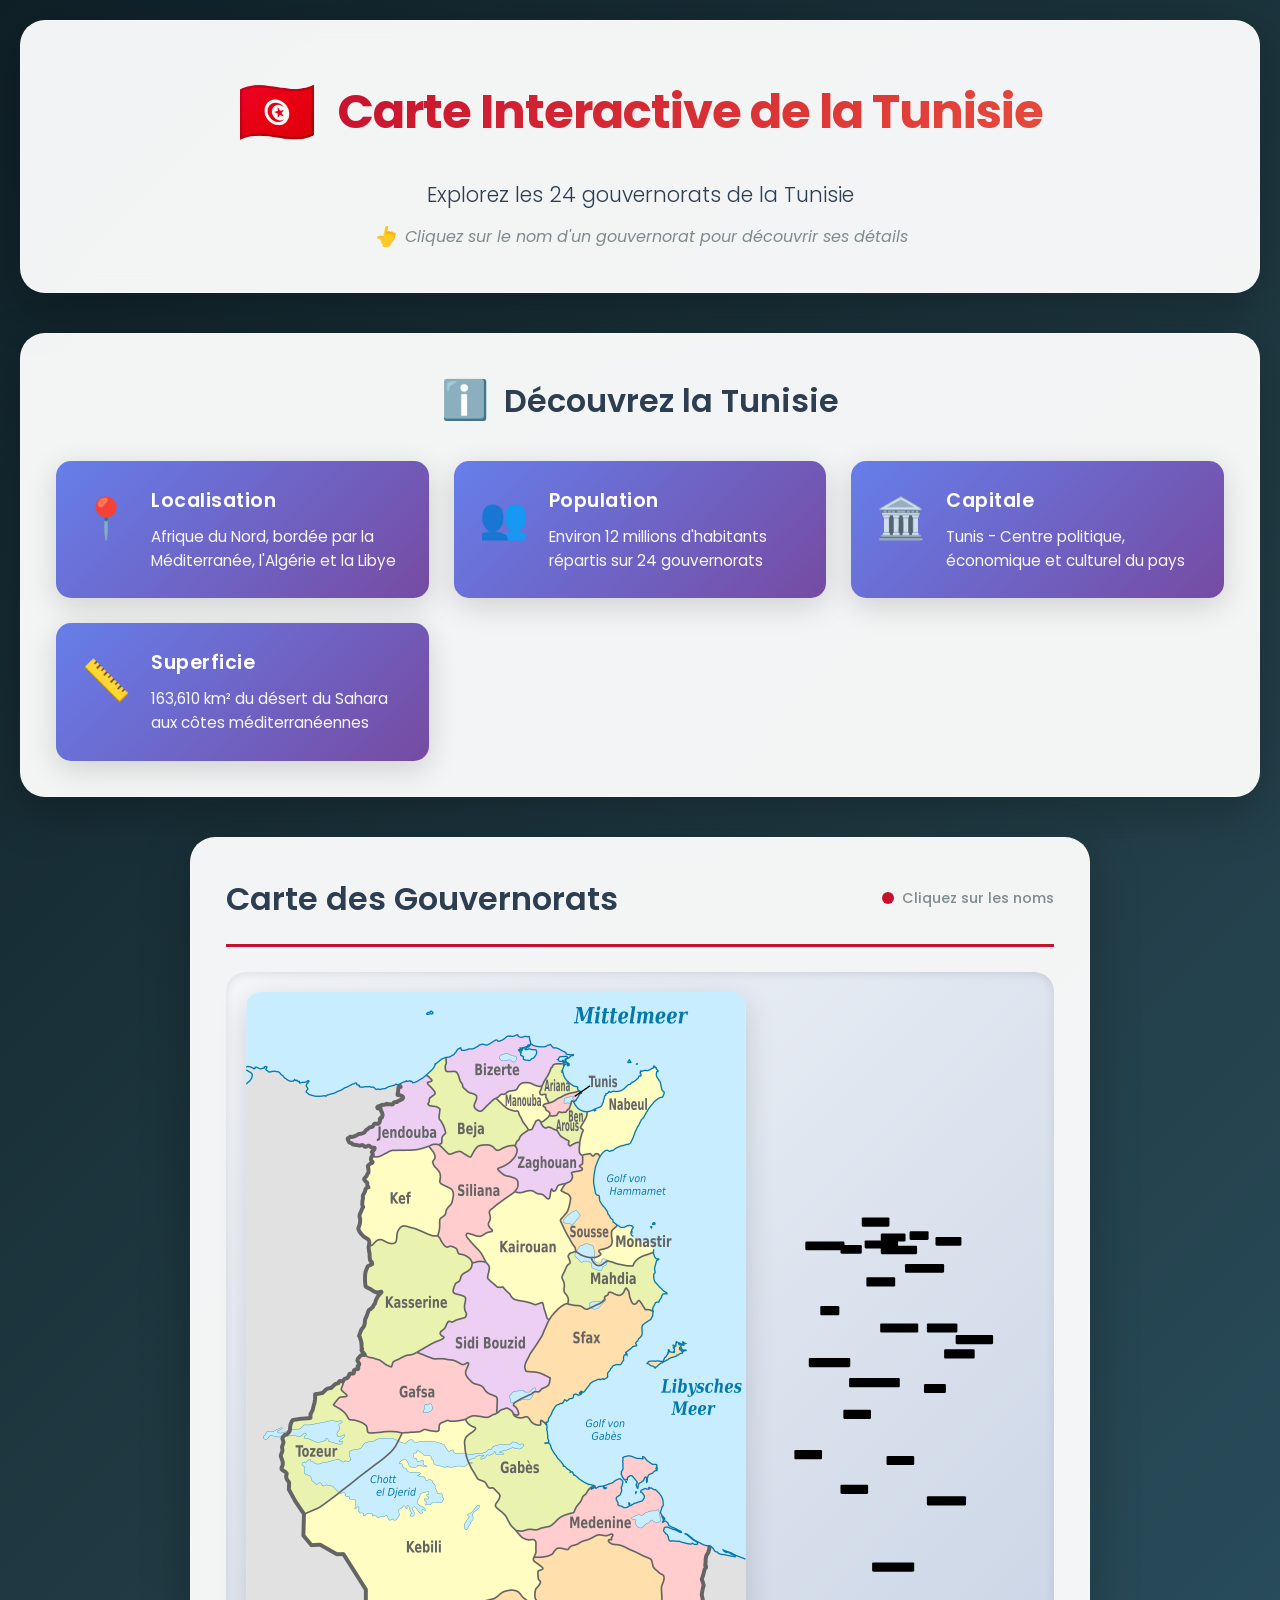
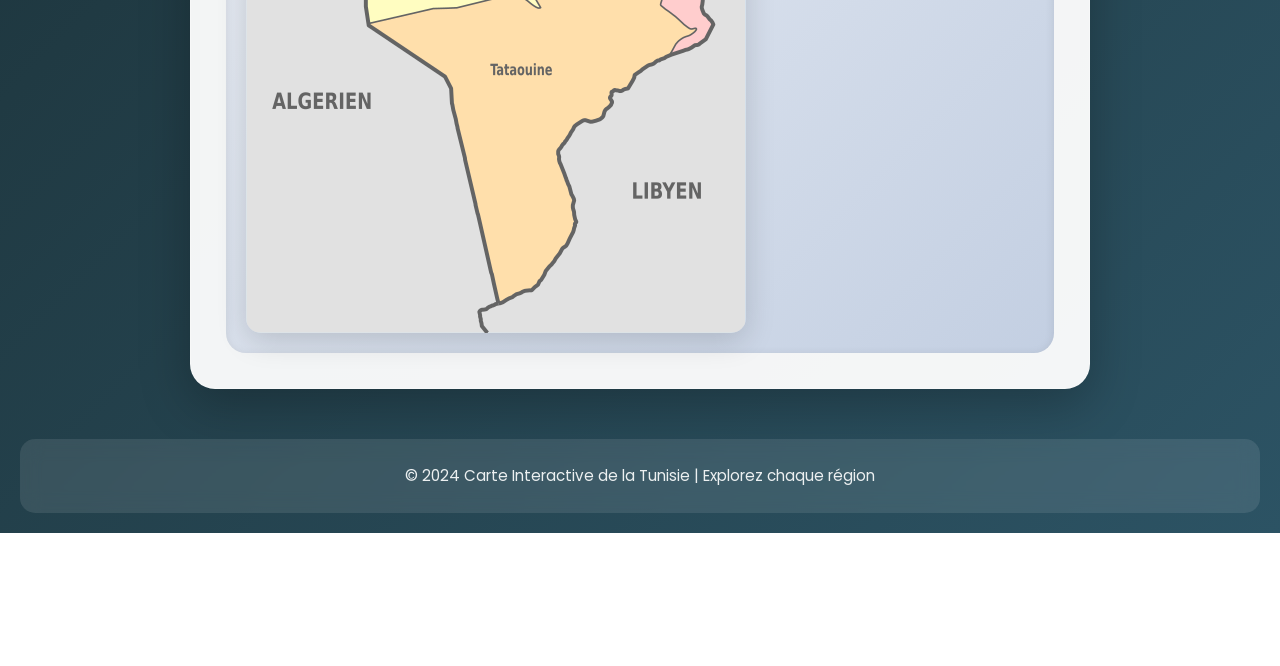
==== code.html @ 6be4124d "Premier commit" ====
<!DOCTYPE html>
<html lang="fr">
<head>
    <meta charset="UTF-8">
    <meta name="viewport" content="width=device-width, initial-scale=1.0">
    <title>Carte Interactive de la Tunisie</title>
    <link rel="stylesheet" href="style.css">
    <link rel="preconnect" href="https://fonts.googleapis.com">
    <link rel="preconnect" href="https://fonts.gstatic.com" crossorigin>
    <link href="https://fonts.googleapis.com/css2?family=Poppins:wght@300;400;600;700&display=swap" rel="stylesheet">
</head>
<body>
    <div class="page-wrapper">
        <header class="main-header">
            <div class="header-content">
                <div class="logo-section">
                    <div class="logo-icon">🇹🇳</div>
                    <h1 class="main-title">Carte Interactive de la Tunisie</h1>
                </div>
                <p class="subtitle">Explorez les 24 gouvernorats de la Tunisie</p>
                <p class="instruction">Cliquez sur le nom d'un gouvernorat pour découvrir ses détails</p>
            </div>
        </header>

        <section class="info-banner">
            <div class="info-container">
                <h2 class="info-title">
                    <span class="icon">ℹ️</span>
                    Découvrez la Tunisie
                </h2>
                <div class="info-grid">
                    <div class="info-item">
                        <div class="info-icon">📍</div>
                        <div class="info-text">
                            <h3>Localisation</h3>
                            <p>Afrique du Nord, bordée par la Méditerranée, l'Algérie et la Libye</p>
                        </div>
                    </div>
                    <div class="info-item">
                        <div class="info-icon">👥</div>
                        <div class="info-text">
                            <h3>Population</h3>
                            <p>Environ 12 millions d'habitants répartis sur 24 gouvernorats</p>
                        </div>
                    </div>
                    <div class="info-item">
                        <div class="info-icon">🏛️</div>
                        <div class="info-text">
                            <h3>Capitale</h3>
                            <p>Tunis - Centre politique, économique et culturel du pays</p>
                        </div>
                    </div>
                    <div class="info-item">
                        <div class="info-icon">📏</div>
                        <div class="info-text">
                            <h3>Superficie</h3>
                            <p>163,610 km² du désert du Sahara aux côtes méditerranéennes</p>
                        </div>
                    </div>
                </div>
            </div>
        </section>

        <main class="map-section">
            <div class="map-container">
                <div class="map-header">
                    <h2>Carte des Gouvernorats</h2>
                    <div class="map-legend">
                        <span class="legend-item"><span class="dot"></span>Cliquez sur les noms</span>
                    </div>
                </div>
                
                <div class="map-wrapper">
                    <img src="tunisiemap.png" alt="Carte de la Tunisie" id="mapImage">
                    
                    <!-- SVG overlay pour les effets de soulignement -->
                    <svg id="mapOverlay" class="map-overlay">
                        <!-- Nord -->
                        <rect class="gov-area" data-gov="Bizerte" x="201" y="45" width="48" height="16" rx="2"/>
                        <line class="gov-underline" data-gov="Bizerte" x1="201" y1="61" x2="249" y2="61" stroke-width="2"/>
                        
                        <rect class="gov-area" data-gov="Manouba" x="206" y="85" width="58" height="14" rx="2"/>
                        <line class="gov-underline" data-gov="Manouba" x1="206" y1="99" x2="264" y2="99" stroke-width="2"/>
                        
                        <rect class="gov-area" data-gov="Ariana" x="234" y="73" width="43" height="14" rx="2"/>
                        <line class="gov-underline" data-gov="Ariana" x1="234" y1="87" x2="277" y2="87" stroke-width="2"/>
                        
                        <rect class="gov-area" data-gov="Beja" x="164" y="93" width="37" height="15" rx="2"/>
                        <line class="gov-underline" data-gov="Beja" x1="164" y1="108" x2="201" y2="108" stroke-width="2"/>
                        
                        <rect class="gov-area" data-gov="Ben Arous" x="234" y="94" width="63" height="15" rx="2"/>
                        <line class="gov-underline" data-gov="Ben Arous" x1="234" y1="109" x2="297" y2="109" stroke-width="2"/>
                        
                        <rect class="gov-area" data-gov="Tunis" x="284" y="69" width="33" height="15" rx="2"/>
                        <line class="gov-underline" data-gov="Tunis" x1="284" y1="84" x2="317" y2="84" stroke-width="2"/>
                        
                        <rect class="gov-area" data-gov="Nabeul" x="329" y="79" width="45" height="15" rx="2"/>
                        <line class="gov-underline" data-gov="Nabeul" x1="329" y1="94" x2="374" y2="94" stroke-width="2"/>
                        
                        <rect class="gov-area" data-gov="Zaghouan" x="276" y="126" width="68" height="15" rx="2"/>
                        <line class="gov-underline" data-gov="Zaghouan" x1="276" y1="141" x2="344" y2="141" stroke-width="2"/>
                        
                        <!-- Nord-Ouest -->
                        <rect class="gov-area" data-gov="Jendouba" x="103" y="87" width="68" height="15" rx="2"/>
                        <line class="gov-underline" data-gov="Jendouba" x1="103" y1="102" x2="171" y2="102" stroke-width="2"/>
                        
                        <rect class="gov-area" data-gov="Kef" x="129" y="199" width="33" height="16" rx="2"/>
                        <line class="gov-underline" data-gov="Kef" x1="129" y1="215" x2="162" y2="215" stroke-width="2"/>
                        
                        <rect class="gov-area" data-gov="Siliana" x="209" y="149" width="50" height="16" rx="2"/>
                        <line class="gov-underline" data-gov="Siliana" x1="209" y1="165" x2="259" y2="165" stroke-width="2"/>
                        
                        <!-- Centre -->
                        <rect class="gov-area" data-gov="Kairouan" x="233" y="229" width="66" height="16" rx="2"/>
                        <line class="gov-underline" data-gov="Kairouan" x1="233" y1="245" x2="299" y2="245" stroke-width="2"/>
                        
                        <rect class="gov-area" data-gov="Sousse" x="314" y="229" width="53" height="16" rx="2"/>
                        <line class="gov-underline" data-gov="Sousse" x1="314" y1="245" x2="367" y2="245" stroke-width="2"/>
                        
                        <rect class="gov-area" data-gov="Monastir" x="364" y="249" width="65" height="16" rx="2"/>
                        <line class="gov-underline" data-gov="Monastir" x1="364" y1="265" x2="429" y2="265" stroke-width="2"/>
                        
                        <rect class="gov-area" data-gov="Mahdia" x="344" y="274" width="53" height="16" rx="2"/>
                        <line class="gov-underline" data-gov="Mahdia" x1="344" y1="290" x2="397" y2="290" stroke-width="2"/>
                        
                        <rect class="gov-area" data-gov="Kasserine" x="109" y="289" width="72" height="16" rx="2"/>
                        <line class="gov-underline" data-gov="Kasserine" x1="109" y1="305" x2="181" y2="305" stroke-width="2"/>
                        
                        <rect class="gov-area" data-gov="Sidi Bouzid" x="179" y="324" width="88" height="16" rx="2"/>
                        <line class="gov-underline" data-gov="Sidi Bouzid" x1="179" y1="340" x2="267" y2="340" stroke-width="2"/>
                        
                        <rect class="gov-area" data-gov="Sfax" x="309" y="334" width="38" height="16" rx="2"/>
                        <line class="gov-underline" data-gov="Sfax" x1="309" y1="350" x2="347" y2="350" stroke-width="2"/>
                        
                        <!-- Sud-Ouest -->
                        <rect class="gov-area" data-gov="Gafsa" x="169" y="379" width="48" height="16" rx="2"/>
                        <line class="gov-underline" data-gov="Gafsa" x1="169" y1="395" x2="217" y2="395" stroke-width="2"/>
                        
                        <rect class="gov-area" data-gov="Tozeur" x="84" y="449" width="48" height="16" rx="2"/>
                        <line class="gov-underline" data-gov="Tozeur" x1="84" y1="465" x2="132" y2="465" stroke-width="2"/>
                        
                        <rect class="gov-area" data-gov="Kebili" x="164" y="509" width="48" height="16" rx="2"/>
                        <line class="gov-underline" data-gov="Kebili" x1="164" y1="525" x2="212" y2="525" stroke-width="2"/>
                        
                        <!-- Sud-Est -->
                        <rect class="gov-area" data-gov="Gabès" x="244" y="459" width="48" height="16" rx="2"/>
                        <line class="gov-underline" data-gov="Gabès" x1="244" y1="475" x2="292" y2="475" stroke-width="2"/>
                        
                        <rect class="gov-area" data-gov="Medenine" x="314" y="529" width="68" height="16" rx="2"/>
                        <line class="gov-underline" data-gov="Medenine" x1="314" y1="545" x2="382" y2="545" stroke-width="2"/>
                        
                        <rect class="gov-area" data-gov="Tataouine" x="219" y="644" width="73" height="16" rx="2"/>
                        <line class="gov-underline" data-gov="Tataouine" x1="219" y1="660" x2="292" y2="660" stroke-width="2"/>
                    </svg>
                    
                    <div id="tooltip" class="tooltip"></div>
                </div>
            </div>
        </main>

        <footer class="main-footer">
            <p>© 2024 Carte Interactive de la Tunisie | Explorez chaque région</p>
        </footer>
    </div>

    <script src="code.js"></script>
</body>
</html>
---- style.css ----
/* Reset et Variables */
* {
    margin: 0;
    padding: 0;
    box-sizing: border-box;
}

:root {
    --primary-color: #c8102e;
    --secondary-color: #1a1a2e;
    --accent-color: #ffd700;
    --text-dark: #2c3e50;
    --text-light: #ecf0f1;
    --bg-gradient-start: #0f2027;
    --bg-gradient-mid: #203a43;
    --bg-gradient-end: #2c5364;
    --card-bg: #ffffff;
    --shadow-sm: 0 2px 10px rgba(0, 0, 0, 0.1);
    --shadow-md: 0 8px 30px rgba(0, 0, 0, 0.15);
    --shadow-lg: 0 15px 50px rgba(0, 0, 0, 0.25);
    --transition: all 0.3s cubic-bezier(0.4, 0, 0.2, 1);
}

body {
    font-family: 'Poppins', -apple-system, BlinkMacSystemFont, 'Segoe UI', sans-serif;
    background: linear-gradient(135deg, var(--bg-gradient-start) 0%, var(--bg-gradient-mid) 50%, var(--bg-gradient-end) 100%);
    min-height: 100vh;
    color: var(--text-dark);
    line-height: 1.6;
    overflow-x: hidden;
}

/* Wrapper principal */
.page-wrapper {
    display: flex;
    flex-direction: column;
    align-items: center;
    min-height: 100vh;
    padding: 20px;
    max-width: 1400px;
    margin: 0 auto;
}

/* Header */
.main-header {
    width: 100%;
    text-align: center;
    margin-bottom: 40px;
    animation: fadeInDown 0.8s ease-out;
}

@keyframes fadeInDown {
    from {
        opacity: 0;
        transform: translateY(-30px);
    }
    to {
        opacity: 1;
        transform: translateY(0);
    }
}

.header-content {
    background: rgba(255, 255, 255, 0.95);
    backdrop-filter: blur(10px);
    padding: 40px 30px;
    border-radius: 25px;
    box-shadow: var(--shadow-lg);
    border: 1px solid rgba(255, 255, 255, 0.3);
}

.logo-section {
    display: flex;
    align-items: center;
    justify-content: center;
    gap: 20px;
    margin-bottom: 15px;
    flex-wrap: wrap;
}

.logo-icon {
    font-size: 4em;
    animation: pulse 2s infinite;
}

@keyframes pulse {
    0%, 100% {
        transform: scale(1);
    }
    50% {
        transform: scale(1.1);
    }
}

.main-title {
    font-size: 3em;
    font-weight: 700;
    background: linear-gradient(135deg, var(--primary-color), #e74c3c);
    -webkit-background-clip: text;
    -webkit-text-fill-color: transparent;
    background-clip: text;
    letter-spacing: -1px;
}

.subtitle {
    font-size: 1.3em;
    color: var(--text-dark);
    margin-bottom: 10px;
    font-weight: 300;
}

.instruction {
    font-size: 1em;
    color: #7f8c8d;
    font-style: italic;
    display: flex;
    align-items: center;
    justify-content: center;
    gap: 8px;
}

.instruction::before {
    content: "👆";
    font-size: 1.2em;
}

/* Bannière d'informations */
.info-banner {
    width: 100%;
    margin-bottom: 40px;
    animation: fadeInUp 0.8s ease-out 0.2s both;
}

@keyframes fadeInUp {
    from {
        opacity: 0;
        transform: translateY(30px);
    }
    to {
        opacity: 1;
        transform: translateY(0);
    }
}

.info-container {
    background: rgba(255, 255, 255, 0.95);
    backdrop-filter: blur(10px);
    padding: 35px;
    border-radius: 25px;
    box-shadow: var(--shadow-lg);
    border: 1px solid rgba(255, 255, 255, 0.3);
}

.info-title {
    font-size: 2em;
    color: var(--text-dark);
    margin-bottom: 30px;
    display: flex;
    align-items: center;
    justify-content: center;
    gap: 15px;
    font-weight: 600;
}

.info-title .icon {
    font-size: 1.2em;
}

.info-grid {
    display: grid;
    grid-template-columns: repeat(auto-fit, minmax(280px, 1fr));
    gap: 25px;
}

.info-item {
    display: flex;
    align-items: flex-start;
    gap: 20px;
    padding: 25px;
    background: linear-gradient(135deg, #667eea 0%, #764ba2 100%);
    border-radius: 15px;
    box-shadow: var(--shadow-md);
    transition: var(--transition);
    position: relative;
    overflow: hidden;
}

.info-item::before {
    content: '';
    position: absolute;
    top: 0;
    left: 0;
    width: 100%;
    height: 100%;
    background: linear-gradient(135deg, rgba(255, 255, 255, 0.1) 0%, rgba(255, 255, 255, 0) 100%);
    opacity: 0;
    transition: var(--transition);
}

.info-item:hover {
    transform: translateY(-5px);
    box-shadow: 0 15px 40px rgba(102, 126, 234, 0.4);
}

.info-item:hover::before {
    opacity: 1;
}

.info-icon {
    font-size: 2.5em;
    flex-shrink: 0;
}

.info-text {
    color: white;
}

.info-text h3 {
    font-size: 1.2em;
    font-weight: 600;
    margin-bottom: 8px;
    letter-spacing: 0.5px;
}

.info-text p {
    font-size: 0.95em;
    line-height: 1.6;
    opacity: 0.95;
}

/* Section Carte */
.map-section {
    width: 100%;
    display: flex;
    justify-content: center;
    animation: fadeInUp 0.8s ease-out 0.4s both;
}

.map-container {
    width: 100%;
    max-width: 900px;
    background: rgba(255, 255, 255, 0.95);
    backdrop-filter: blur(10px);
    padding: 35px;
    border-radius: 25px;
    box-shadow: var(--shadow-lg);
    border: 1px solid rgba(255, 255, 255, 0.3);
}

.map-header {
    display: flex;
    justify-content: space-between;
    align-items: center;
    margin-bottom: 25px;
    padding-bottom: 20px;
    border-bottom: 3px solid var(--primary-color);
    flex-wrap: wrap;
    gap: 15px;
}

.map-header h2 {
    font-size: 2em;
    color: var(--text-dark);
    font-weight: 600;
}

.map-legend {
    display: flex;
    gap: 20px;
    align-items: center;
}

.legend-item {
    display: flex;
    align-items: center;
    gap: 8px;
    font-size: 0.9em;
    color: #7f8c8d;
    font-weight: 500;
}

.dot {
    width: 12px;
    height: 12px;
    background: var(--primary-color);
    border-radius: 50%;
    display: inline-block;
    animation: blink 2s infinite;
}

@keyframes blink {
    0%, 100% { opacity: 1; }
    50% { opacity: 0.3; }
}

.map-wrapper {
    position: relative;
    display: flex;
    justify-content: center;
    align-items: center;
    padding: 20px;
    background: linear-gradient(135deg, #f5f7fa 0%, #c3cfe2 100%);
    border-radius: 20px;
    box-shadow: inset 0 2px 10px rgba(0, 0, 0, 0.1);
}

#mapImage {
    width: 100%;
    max-width: 650px;
    height: auto;
    display: block;
    border-radius: 15px;
    box-shadow: var(--shadow-md);
    transition: var(--transition);
}

#mapImage:hover {
    transform: scale(1.01);
}

/* Zones cliquables avec effet de soulignement */
area {
    cursor: pointer;
    transition: var(--transition);
    outline: none;
}

area:hover {
    filter: brightness(1.2);
}

area:focus {
    outline: 3px solid var(--primary-color);
    outline-offset: 2px;
}

/* Effet visuel de hover sur les zones */
.map-area-highlight {
    position: absolute;
    pointer-events: none;
    background: rgba(200, 16, 46, 0.2);
    border: 2px solid var(--primary-color);
    border-radius: 4px;
    animation: pulseHighlight 0.6s ease-in-out;
    z-index: 10;
}

@keyframes pulseHighlight {
    0% {
        opacity: 0;
        transform: scale(0.9);
    }
    50% {
        opacity: 1;
        transform: scale(1.05);
    }
    100% {
        opacity: 0.7;
        transform: scale(1);
    }
}

/* Tooltip amélioré */
.tooltip {
    display: none;
    position: fixed;
    background: linear-gradient(135deg, var(--primary-color), #e74c3c);
    color: white;
    padding: 14px 24px;
    border-radius: 12px;
    font-size: 16px;
    font-weight: 600;
    pointer-events: none;
    z-index: 1000;
    box-shadow: 0 8px 25px rgba(200, 16, 46, 0.4);
    white-space: nowrap;
    transition: var(--transition);
    letter-spacing: 0.5px;
    text-decoration: underline;
    text-decoration-thickness: 2px;
    text-underline-offset: 3px;
}

.tooltip::before {
    content: '📍';
    margin-right: 10px;
    font-size: 1.2em;
}

.tooltip::after {
    content: '';
    position: absolute;
    bottom: -8px;
    left: 50%;
    width: 0;
    height: 0;
    border-left: 10px solid transparent;
    border-right: 10px solid transparent;
    border-top: 10px solid var(--primary-color);
    transform: translateX(-50%);
}

.tooltip.show {
    display: block;
    animation: tooltipIn 0.3s ease-out;
}

@keyframes tooltipIn {
    from {
        opacity: 0;
        transform: translateY(-10px) scale(0.9);
    }
    to {
        opacity: 1;
        transform: translateY(0) scale(1);
    }
}

/* Footer */
.main-footer {
    width: 100%;
    text-align: center;
    margin-top: 50px;
    padding: 25px;
    background: rgba(255, 255, 255, 0.1);
    backdrop-filter: blur(10px);
    border-radius: 15px;
    color: var(--text-light);
    font-size: 0.95em;
    animation: fadeInUp 0.8s ease-out 0.6s both;
}

/* Responsive Design */
@media (max-width: 1024px) {
    .main-title {
        font-size: 2.5em;
    }
    
    .info-grid {
        grid-template-columns: repeat(auto-fit, minmax(250px, 1fr));
    }
}

@media (max-width: 768px) {
    .page-wrapper {
        padding: 15px;
    }
    
    .header-content {
        padding: 30px 20px;
    }
    
    .logo-icon {
        font-size: 3em;
    }
    
    .main-title {
        font-size: 2em;
    }
    
    .subtitle {
        font-size: 1.1em;
    }
    
    .info-container {
        padding: 25px;
    }
    
    .info-title {
        font-size: 1.6em;
    }
    
    .info-grid {
        grid-template-columns: 1fr;
    }
    
    .map-container {
        padding: 25px;
    }
    
    .map-header {
        flex-direction: column;
        align-items: flex-start;
    }
    
    .map-header h2 {
        font-size: 1.6em;
    }
}

@media (max-width: 480px) {
    .logo-section {
        flex-direction: column;
    }
    
    .main-title {
        font-size: 1.6em;
    }
    
    .subtitle {
        font-size: 1em;
    }
    
    .info-title {
        font-size: 1.4em;
    }
    
    .info-item {
        padding: 20px;
    }
    
    .map-container {
        padding: 20px;
    }
    
    .map-wrapper {
        padding: 15px;
    }
}
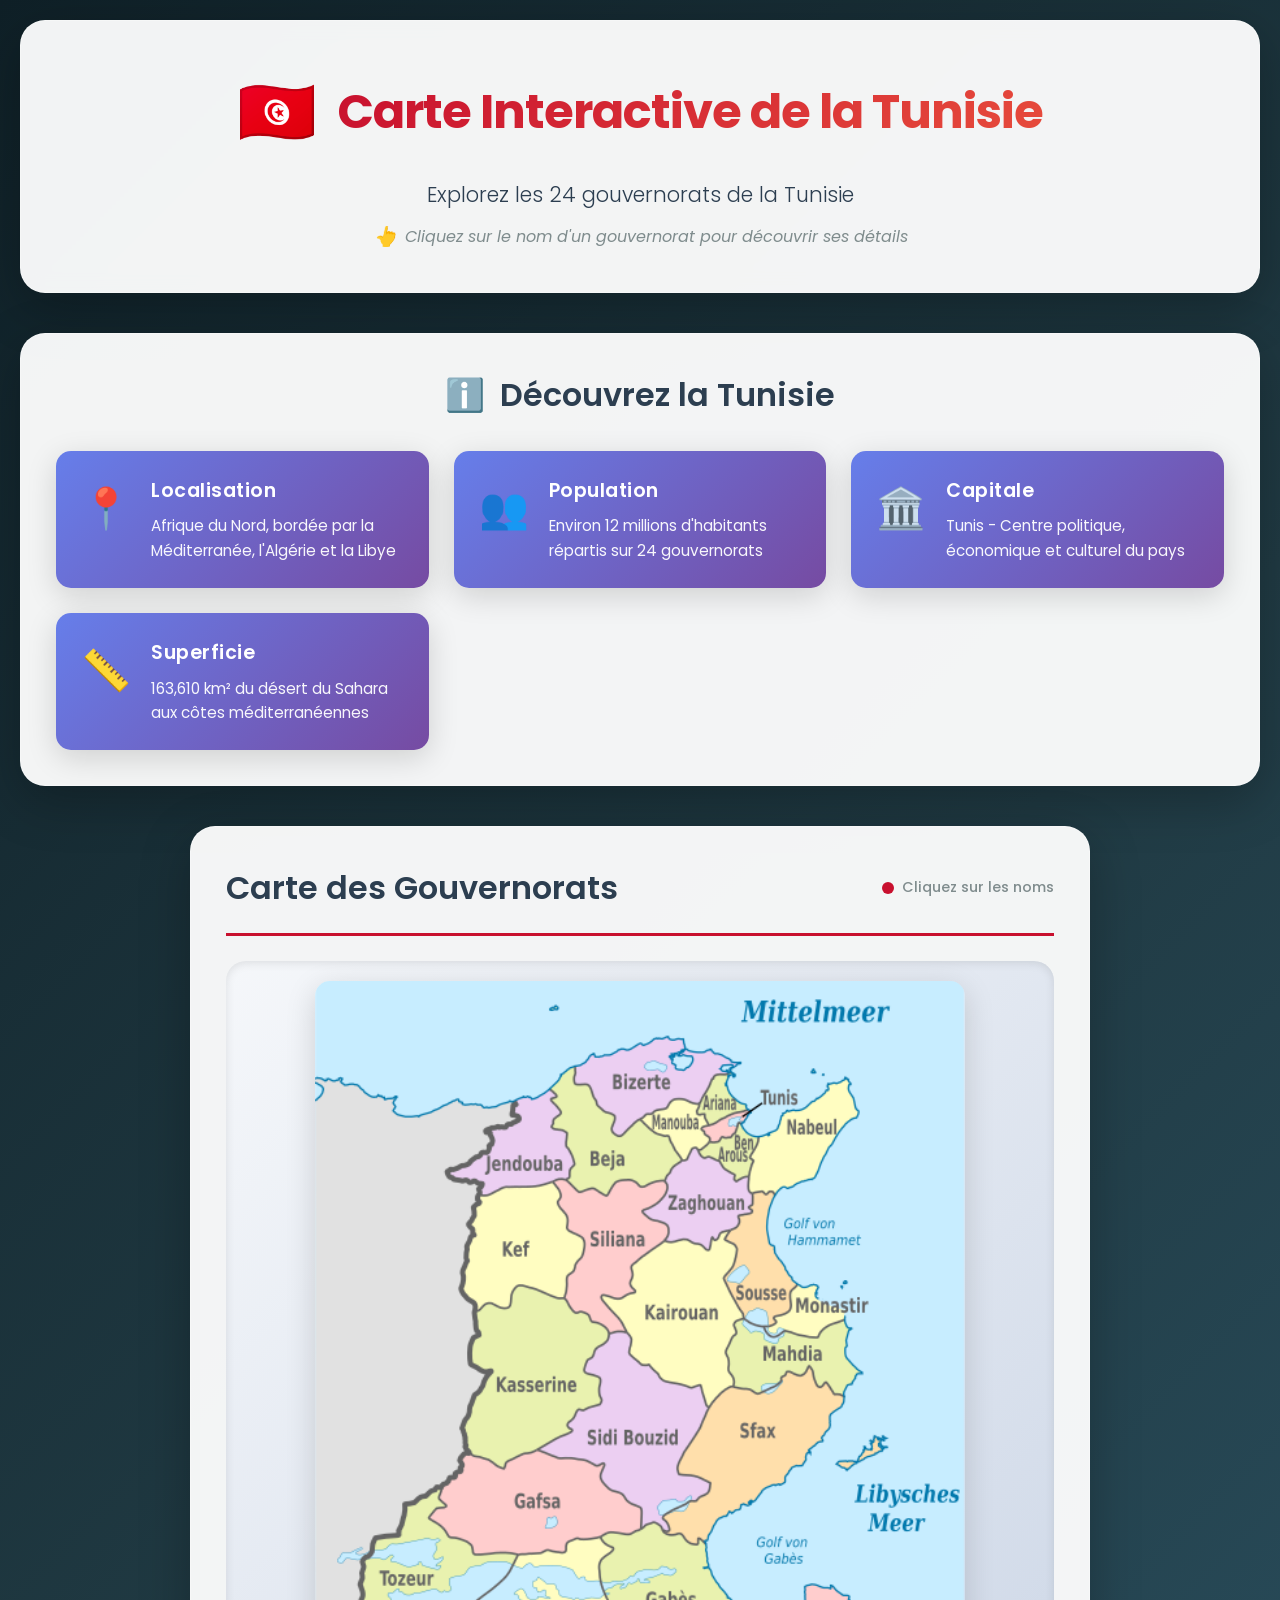
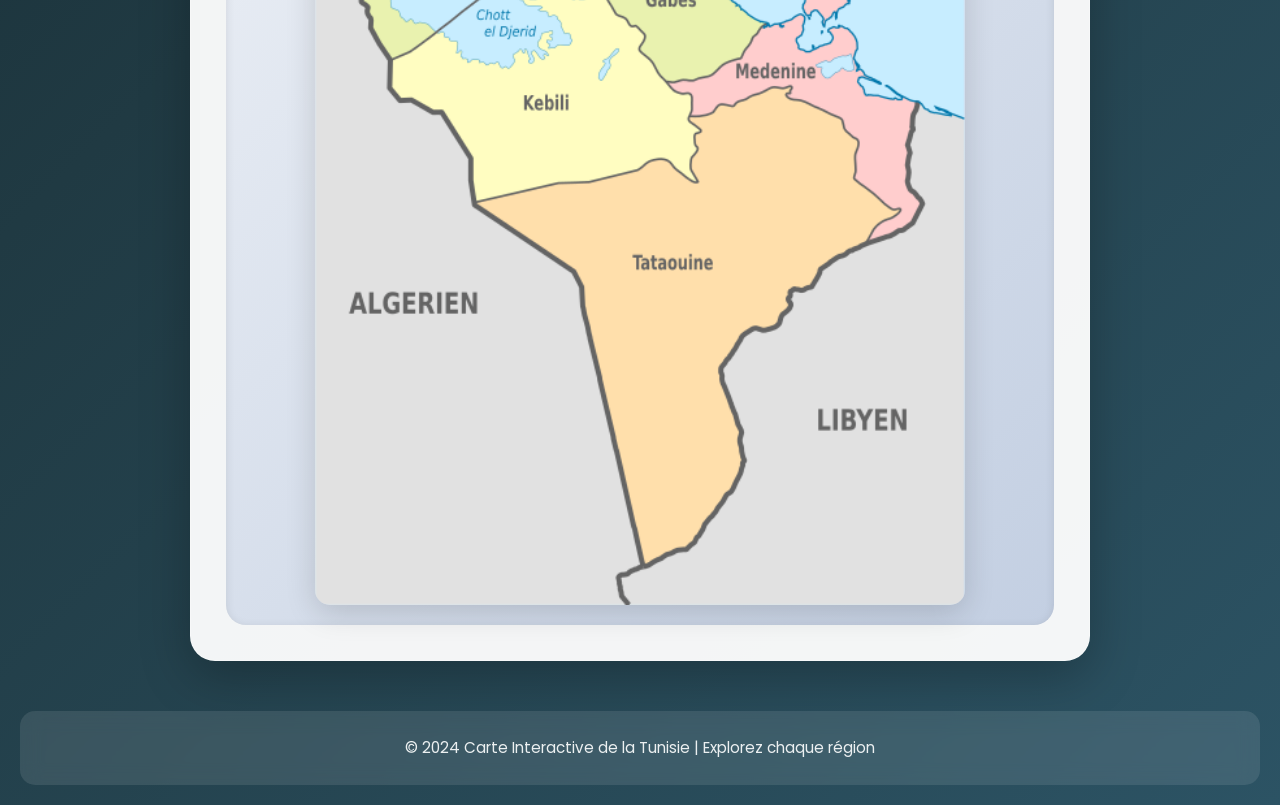
==== commit c118f635: "Premier commit" ====
--- a/code.html
+++ b/code.html
@@ -4,10 +4,475 @@
     <meta charset="UTF-8">
     <meta name="viewport" content="width=device-width, initial-scale=1.0">
     <title>Carte Interactive de la Tunisie</title>
-    <link rel="stylesheet" href="style.css">
     <link rel="preconnect" href="https://fonts.googleapis.com">
     <link rel="preconnect" href="https://fonts.gstatic.com" crossorigin>
     <link href="https://fonts.googleapis.com/css2?family=Poppins:wght@300;400;600;700&display=swap" rel="stylesheet">
+    <style>
+        /* Reset et Variables */
+        * {
+            margin: 0;
+            padding: 0;
+            box-sizing: border-box;
+        }
+
+        :root {
+            --primary-color: #c8102e;
+            --secondary-color: #1a1a2e;
+            --accent-color: #ffd700;
+            --text-dark: #2c3e50;
+            --text-light: #ecf0f1;
+            --bg-gradient-start: #0f2027;
+            --bg-gradient-mid: #203a43;
+            --bg-gradient-end: #2c5364;
+            --card-bg: #ffffff;
+            --shadow-sm: 0 2px 10px rgba(0, 0, 0, 0.1);
+            --shadow-md: 0 8px 30px rgba(0, 0, 0, 0.15);
+            --shadow-lg: 0 15px 50px rgba(0, 0, 0, 0.25);
+            --transition: all 0.3s cubic-bezier(0.4, 0, 0.2, 1);
+        }
+
+        body {
+            font-family: 'Poppins', -apple-system, BlinkMacSystemFont, 'Segoe UI', sans-serif;
+            background: linear-gradient(135deg, var(--bg-gradient-start) 0%, var(--bg-gradient-mid) 50%, var(--bg-gradient-end) 100%);
+            min-height: 100vh;
+            color: var(--text-dark);
+            line-height: 1.6;
+            overflow-x: hidden;
+        }
+
+        .page-wrapper {
+            display: flex;
+            flex-direction: column;
+            align-items: center;
+            min-height: 100vh;
+            padding: 20px;
+            max-width: 1400px;
+            margin: 0 auto;
+        }
+
+        .main-header {
+            width: 100%;
+            text-align: center;
+            margin-bottom: 40px;
+            animation: fadeInDown 0.8s ease-out;
+        }
+
+        @keyframes fadeInDown {
+            from {
+                opacity: 0;
+                transform: translateY(-30px);
+            }
+            to {
+                opacity: 1;
+                transform: translateY(0);
+            }
+        }
+
+        .header-content {
+            background: rgba(255, 255, 255, 0.95);
+            backdrop-filter: blur(10px);
+            padding: 40px 30px;
+            border-radius: 25px;
+            box-shadow: var(--shadow-lg);
+            border: 1px solid rgba(255, 255, 255, 0.3);
+        }
+
+        .logo-section {
+            display: flex;
+            align-items: center;
+            justify-content: center;
+            gap: 20px;
+            margin-bottom: 15px;
+            flex-wrap: wrap;
+        }
+
+        .logo-icon {
+            font-size: 4em;
+            animation: pulse 2s infinite;
+        }
+
+        @keyframes pulse {
+            0%, 100% { transform: scale(1); }
+            50% { transform: scale(1.1); }
+        }
+
+        .main-title {
+            font-size: 3em;
+            font-weight: 700;
+            background: linear-gradient(135deg, var(--primary-color), #e74c3c);
+            -webkit-background-clip: text;
+            -webkit-text-fill-color: transparent;
+            background-clip: text;
+            letter-spacing: -1px;
+        }
+
+        .subtitle {
+            font-size: 1.3em;
+            color: var(--text-dark);
+            margin-bottom: 10px;
+            font-weight: 300;
+        }
+
+        .instruction {
+            font-size: 1em;
+            color: #7f8c8d;
+            font-style: italic;
+            display: flex;
+            align-items: center;
+            justify-content: center;
+            gap: 8px;
+        }
+
+        .instruction::before {
+            content: "👆";
+            font-size: 1.2em;
+        }
+
+        .info-banner {
+            width: 100%;
+            margin-bottom: 40px;
+            animation: fadeInUp 0.8s ease-out 0.2s both;
+        }
+
+        @keyframes fadeInUp {
+            from {
+                opacity: 0;
+                transform: translateY(30px);
+            }
+            to {
+                opacity: 1;
+                transform: translateY(0);
+            }
+        }
+
+        .info-container {
+            background: rgba(255, 255, 255, 0.95);
+            backdrop-filter: blur(10px);
+            padding: 35px;
+            border-radius: 25px;
+            box-shadow: var(--shadow-lg);
+            border: 1px solid rgba(255, 255, 255, 0.3);
+        }
+
+        .info-title {
+            font-size: 2em;
+            color: var(--text-dark);
+            margin-bottom: 30px;
+            display: flex;
+            align-items: center;
+            justify-content: center;
+            gap: 15px;
+            font-weight: 600;
+        }
+
+        .info-grid {
+            display: grid;
+            grid-template-columns: repeat(auto-fit, minmax(280px, 1fr));
+            gap: 25px;
+        }
+
+        .info-item {
+            display: flex;
+            align-items: flex-start;
+            gap: 20px;
+            padding: 25px;
+            background: linear-gradient(135deg, #667eea 0%, #764ba2 100%);
+            border-radius: 15px;
+            box-shadow: var(--shadow-md);
+            transition: var(--transition);
+            position: relative;
+            overflow: hidden;
+        }
+
+        .info-item:hover {
+            transform: translateY(-5px);
+            box-shadow: 0 15px 40px rgba(102, 126, 234, 0.4);
+        }
+
+        .info-icon {
+            font-size: 2.5em;
+            flex-shrink: 0;
+        }
+
+        .info-text {
+            color: white;
+        }
+
+        .info-text h3 {
+            font-size: 1.2em;
+            font-weight: 600;
+            margin-bottom: 8px;
+            letter-spacing: 0.5px;
+        }
+
+        .info-text p {
+            font-size: 0.95em;
+            line-height: 1.6;
+            opacity: 0.95;
+        }
+
+        .map-section {
+            width: 100%;
+            display: flex;
+            justify-content: center;
+            animation: fadeInUp 0.8s ease-out 0.4s both;
+        }
+
+        .map-container {
+            width: 100%;
+            max-width: 900px;
+            background: rgba(255, 255, 255, 0.95);
+            backdrop-filter: blur(10px);
+            padding: 35px;
+            border-radius: 25px;
+            box-shadow: var(--shadow-lg);
+            border: 1px solid rgba(255, 255, 255, 0.3);
+        }
+
+        .map-header {
+            display: flex;
+            justify-content: space-between;
+            align-items: center;
+            margin-bottom: 25px;
+            padding-bottom: 20px;
+            border-bottom: 3px solid var(--primary-color);
+            flex-wrap: wrap;
+            gap: 15px;
+        }
+
+        .map-header h2 {
+            font-size: 2em;
+            color: var(--text-dark);
+            font-weight: 600;
+        }
+
+        .map-legend {
+            display: flex;
+            gap: 20px;
+            align-items: center;
+        }
+
+        .legend-item {
+            display: flex;
+            align-items: center;
+            gap: 8px;
+            font-size: 0.9em;
+            color: #7f8c8d;
+            font-weight: 500;
+        }
+
+        .dot {
+            width: 12px;
+            height: 12px;
+            background: var(--primary-color);
+            border-radius: 50%;
+            display: inline-block;
+            animation: blink 2s infinite;
+        }
+
+        @keyframes blink {
+            0%, 100% { opacity: 1; }
+            50% { opacity: 0.3; }
+        }
+
+        .map-wrapper {
+            position: relative;
+            display: flex;
+            justify-content: center;
+            align-items: center;
+            padding: 20px;
+            background: linear-gradient(135deg, #f5f7fa 0%, #c3cfe2 100%);
+            border-radius: 20px;
+            box-shadow: inset 0 2px 10px rgba(0, 0, 0, 0.1);
+        }
+
+        #mapImage {
+            width: 100%;
+            max-width: 650px;
+            height: auto;
+            display: block;
+            border-radius: 15px;
+            box-shadow: var(--shadow-md);
+            transition: var(--transition);
+        }
+
+        .map-overlay {
+            position: absolute;
+            top: 0;
+            left: 0;
+            pointer-events: none;
+            z-index: 5;
+        }
+
+        .gov-area {
+            fill: transparent;
+            cursor: pointer;
+            pointer-events: all;
+            transition: all 0.3s ease;
+        }
+
+        .gov-area:hover {
+            fill: rgba(200, 16, 46, 0.15);
+        }
+
+        .gov-underline {
+            stroke: var(--primary-color);
+            stroke-width: 0;
+            opacity: 0;
+            transition: all 0.3s ease;
+            pointer-events: none;
+        }
+
+        .gov-underline.active {
+            stroke-width: 3;
+            opacity: 1;
+            animation: underlinePulse 0.6s ease-out;
+        }
+
+        @keyframes underlinePulse {
+            0% { 
+                stroke-width: 2;
+                opacity: 0;
+            }
+            50% { 
+                stroke-width: 4;
+                opacity: 1;
+            }
+            100% { 
+                stroke-width: 3;
+                opacity: 1;
+            }
+        }
+
+        .tooltip {
+            display: none;
+            position: fixed;
+            background: linear-gradient(135deg, var(--primary-color), #e74c3c);
+            color: white;
+            padding: 14px 24px;
+            border-radius: 12px;
+            font-size: 16px;
+            font-weight: 600;
+            pointer-events: none;
+            z-index: 1000;
+            box-shadow: 0 8px 25px rgba(200, 16, 46, 0.4);
+            white-space: nowrap;
+            transition: var(--transition);
+            letter-spacing: 0.5px;
+        }
+
+        .tooltip::before {
+            content: '📍';
+            margin-right: 10px;
+            font-size: 1.2em;
+        }
+
+        .tooltip.show {
+            display: block;
+            animation: tooltipIn 0.3s ease-out;
+        }
+
+        @keyframes tooltipIn {
+            from {
+                opacity: 0;
+                transform: translateY(-10px) scale(0.9);
+            }
+            to {
+                opacity: 1;
+                transform: translateY(0) scale(1);
+            }
+        }
+
+        .main-footer {
+            width: 100%;
+            text-align: center;
+            margin-top: 50px;
+            padding: 25px;
+            background: rgba(255, 255, 255, 0.1);
+            backdrop-filter: blur(10px);
+            border-radius: 15px;
+            color: var(--text-light);
+            font-size: 0.95em;
+            animation: fadeInUp 0.8s ease-out 0.6s both;
+        }
+
+        @media (max-width: 768px) {
+            .page-wrapper {
+                padding: 15px;
+            }
+            
+            .header-content {
+                padding: 30px 20px;
+            }
+            
+            .logo-icon {
+                font-size: 3em;
+            }
+            
+            .main-title {
+                font-size: 2em;
+            }
+            
+            .subtitle {
+                font-size: 1.1em;
+            }
+            
+            .info-container {
+                padding: 25px;
+            }
+            
+            .info-title {
+                font-size: 1.6em;
+            }
+            
+            .info-grid {
+                grid-template-columns: 1fr;
+            }
+            
+            .map-container {
+                padding: 25px;
+            }
+            
+            .map-header {
+                flex-direction: column;
+                align-items: flex-start;
+            }
+            
+            .map-header h2 {
+                font-size: 1.6em;
+            }
+        }
+
+        @media (max-width: 480px) {
+            .logo-section {
+                flex-direction: column;
+            }
+            
+            .main-title {
+                font-size: 1.6em;
+            }
+            
+            .subtitle {
+                font-size: 1em;
+            }
+            
+            .info-title {
+                font-size: 1.4em;
+            }
+            
+            .info-item {
+                padding: 20px;
+            }
+            
+            .map-container {
+                padding: 20px;
+            }
+            
+            .map-wrapper {
+                padding: 15px;
+            }
+        }
+    </style>
 </head>
 <body>
     <div class="page-wrapper">
@@ -73,7 +538,6 @@
                 <div class="map-wrapper">
                     <img src="tunisiemap.png" alt="Carte de la Tunisie" id="mapImage">
                     
-                    <!-- SVG overlay pour les effets de soulignement -->
                     <svg id="mapOverlay" class="map-overlay">
                         <!-- Nord -->
                         <rect class="gov-area" data-gov="Bizerte" x="201" y="45" width="48" height="16" rx="2"/>
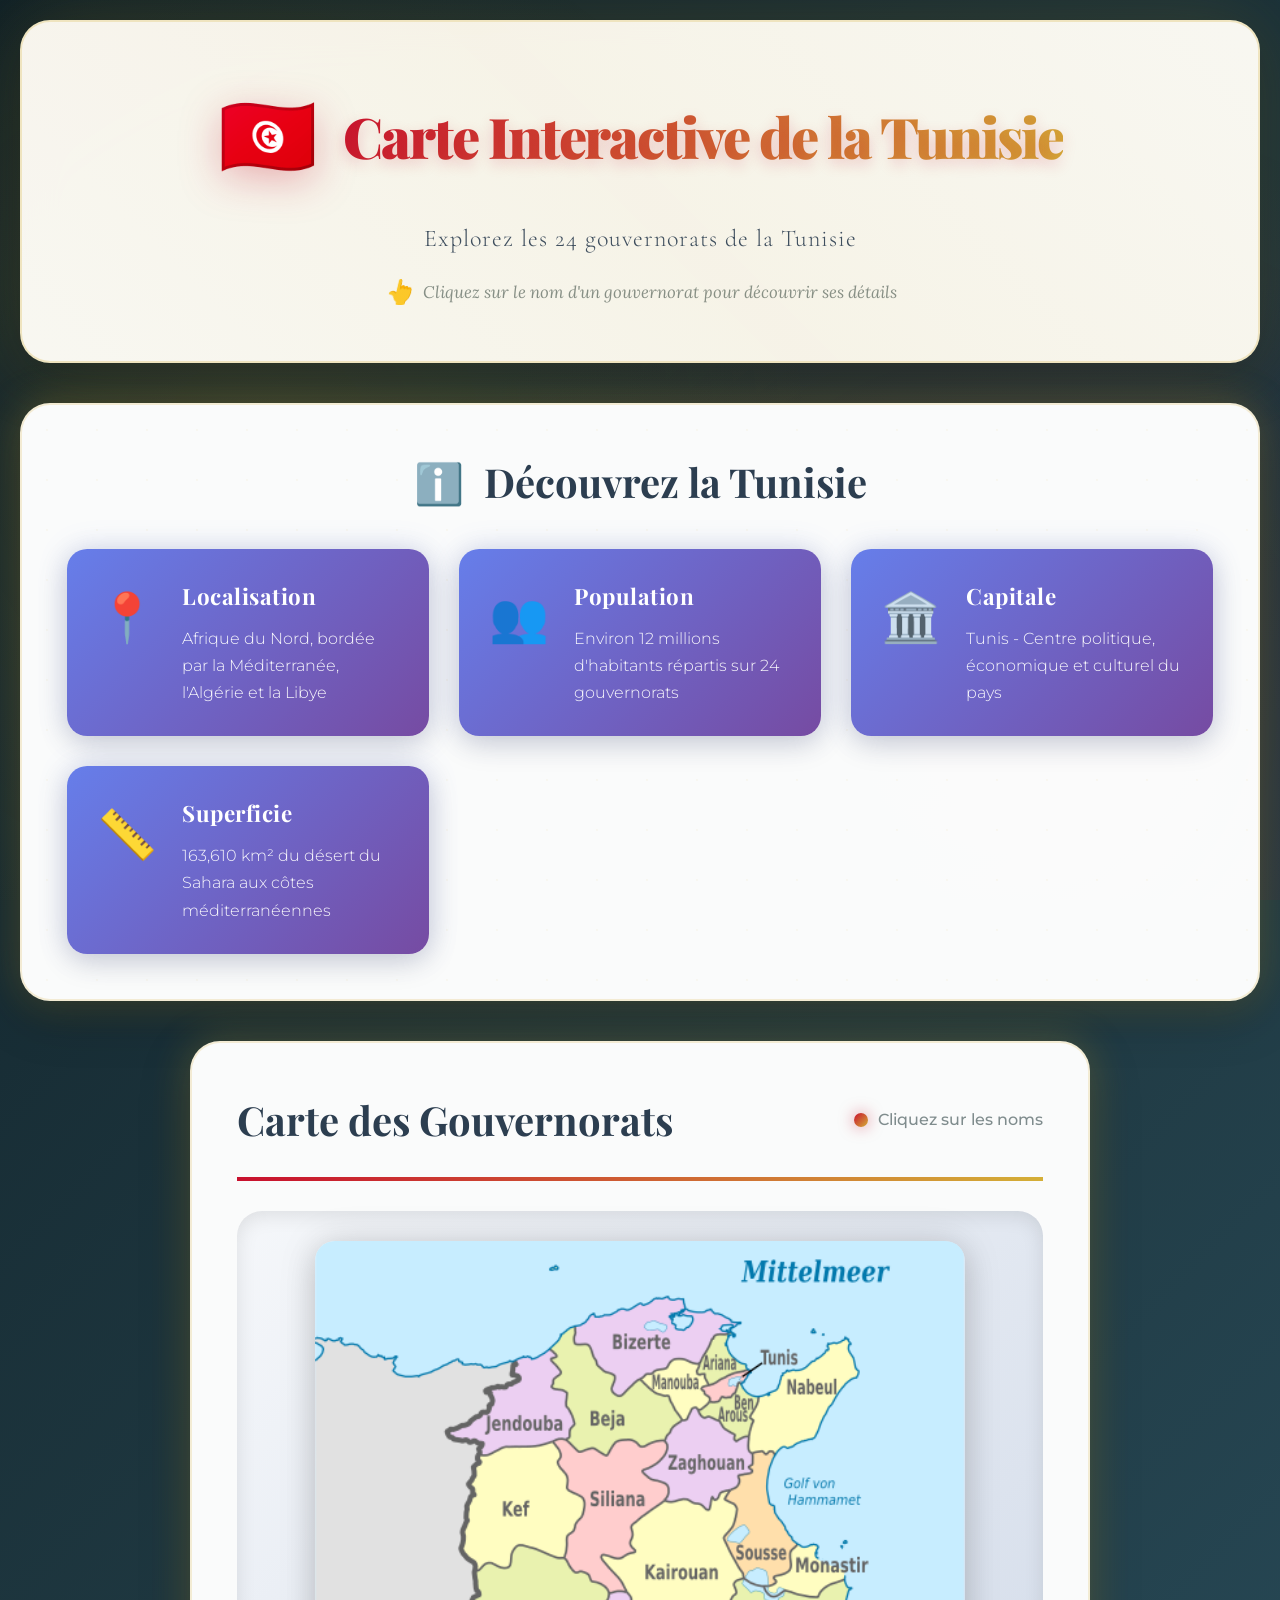
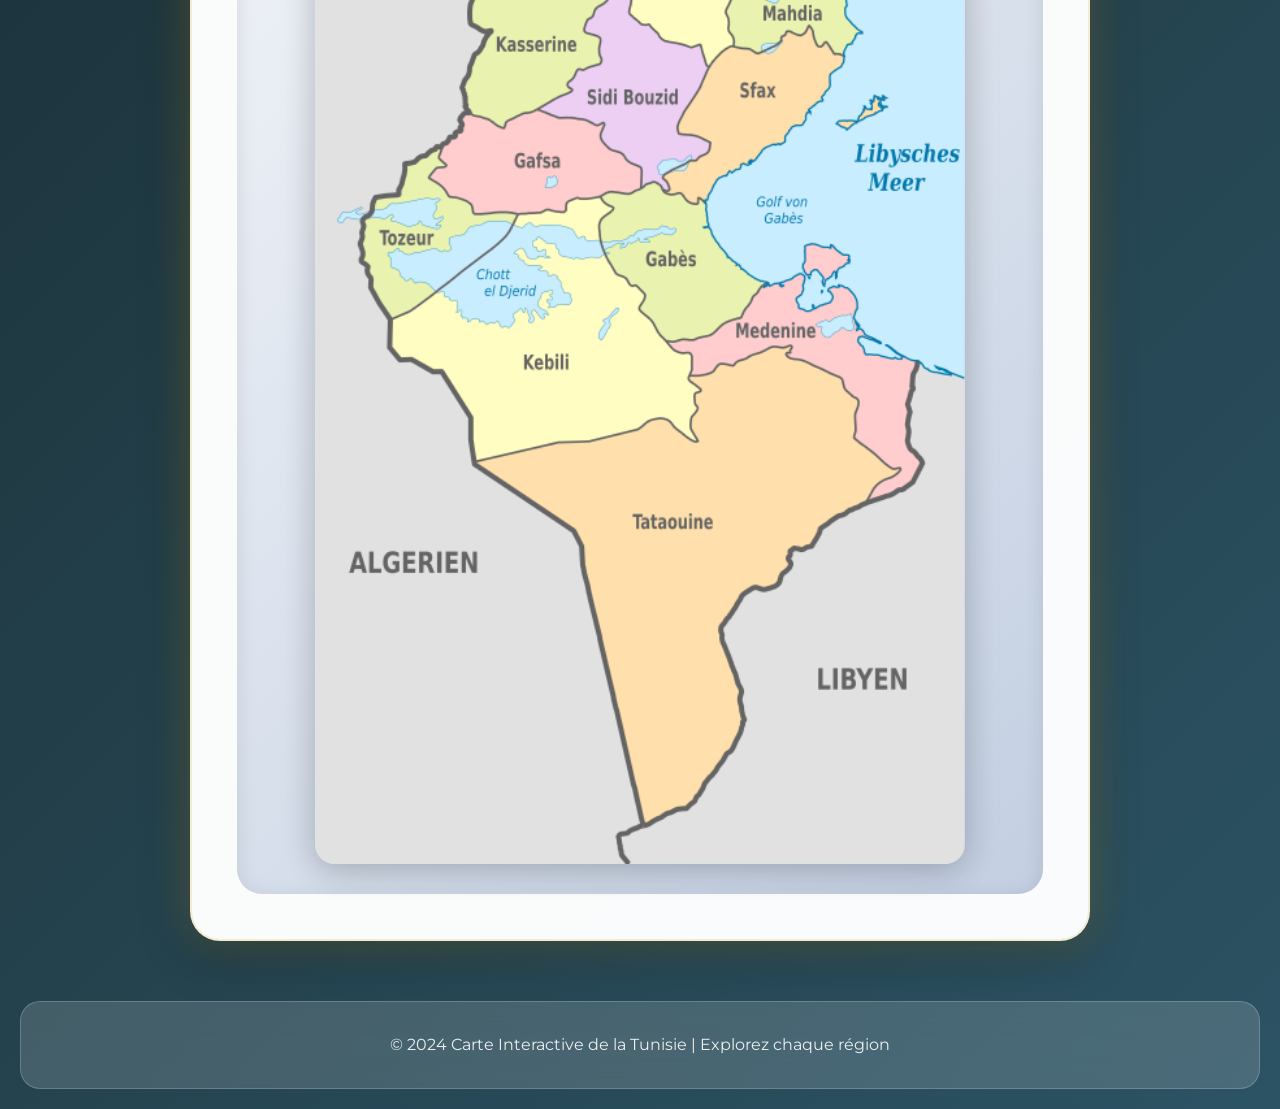
==== commit 8e2e0bd5: "Ajoute les fiches de 12 gouvernorats et une page d'accueil Co-Authored-By: Claude Fable 5.2 <noreply" ====
--- a/code.html
+++ b/code.html
@@ -4,480 +4,23 @@
     <meta charset="UTF-8">
     <meta name="viewport" content="width=device-width, initial-scale=1.0">
     <title>Carte Interactive de la Tunisie</title>
+    
+    <!-- Lien vers Google Fonts -->
     <link rel="preconnect" href="https://fonts.googleapis.com">
     <link rel="preconnect" href="https://fonts.gstatic.com" crossorigin>
     <link href="https://fonts.googleapis.com/css2?family=Poppins:wght@300;400;600;700&display=swap" rel="stylesheet">
-    <style>
-        /* Reset et Variables */
-        * {
-            margin: 0;
-            padding: 0;
-            box-sizing: border-box;
-        }
-
-        :root {
-            --primary-color: #c8102e;
-            --secondary-color: #1a1a2e;
-            --accent-color: #ffd700;
-            --text-dark: #2c3e50;
-            --text-light: #ecf0f1;
-            --bg-gradient-start: #0f2027;
-            --bg-gradient-mid: #203a43;
-            --bg-gradient-end: #2c5364;
-            --card-bg: #ffffff;
-            --shadow-sm: 0 2px 10px rgba(0, 0, 0, 0.1);
-            --shadow-md: 0 8px 30px rgba(0, 0, 0, 0.15);
-            --shadow-lg: 0 15px 50px rgba(0, 0, 0, 0.25);
-            --transition: all 0.3s cubic-bezier(0.4, 0, 0.2, 1);
-        }
-
-        body {
-            font-family: 'Poppins', -apple-system, BlinkMacSystemFont, 'Segoe UI', sans-serif;
-            background: linear-gradient(135deg, var(--bg-gradient-start) 0%, var(--bg-gradient-mid) 50%, var(--bg-gradient-end) 100%);
-            min-height: 100vh;
-            color: var(--text-dark);
-            line-height: 1.6;
-            overflow-x: hidden;
-        }
-
-        .page-wrapper {
-            display: flex;
-            flex-direction: column;
-            align-items: center;
-            min-height: 100vh;
-            padding: 20px;
-            max-width: 1400px;
-            margin: 0 auto;
-        }
-
-        .main-header {
-            width: 100%;
-            text-align: center;
-            margin-bottom: 40px;
-            animation: fadeInDown 0.8s ease-out;
-        }
-
-        @keyframes fadeInDown {
-            from {
-                opacity: 0;
-                transform: translateY(-30px);
-            }
-            to {
-                opacity: 1;
-                transform: translateY(0);
-            }
-        }
-
-        .header-content {
-            background: rgba(255, 255, 255, 0.95);
-            backdrop-filter: blur(10px);
-            padding: 40px 30px;
-            border-radius: 25px;
-            box-shadow: var(--shadow-lg);
-            border: 1px solid rgba(255, 255, 255, 0.3);
-        }
-
-        .logo-section {
-            display: flex;
-            align-items: center;
-            justify-content: center;
-            gap: 20px;
-            margin-bottom: 15px;
-            flex-wrap: wrap;
-        }
-
-        .logo-icon {
-            font-size: 4em;
-            animation: pulse 2s infinite;
-        }
-
-        @keyframes pulse {
-            0%, 100% { transform: scale(1); }
-            50% { transform: scale(1.1); }
-        }
-
-        .main-title {
-            font-size: 3em;
-            font-weight: 700;
-            background: linear-gradient(135deg, var(--primary-color), #e74c3c);
-            -webkit-background-clip: text;
-            -webkit-text-fill-color: transparent;
-            background-clip: text;
-            letter-spacing: -1px;
-        }
-
-        .subtitle {
-            font-size: 1.3em;
-            color: var(--text-dark);
-            margin-bottom: 10px;
-            font-weight: 300;
-        }
-
-        .instruction {
-            font-size: 1em;
-            color: #7f8c8d;
-            font-style: italic;
-            display: flex;
-            align-items: center;
-            justify-content: center;
-            gap: 8px;
-        }
-
-        .instruction::before {
-            content: "👆";
-            font-size: 1.2em;
-        }
-
-        .info-banner {
-            width: 100%;
-            margin-bottom: 40px;
-            animation: fadeInUp 0.8s ease-out 0.2s both;
-        }
-
-        @keyframes fadeInUp {
-            from {
-                opacity: 0;
-                transform: translateY(30px);
-            }
-            to {
-                opacity: 1;
-                transform: translateY(0);
-            }
-        }
-
-        .info-container {
-            background: rgba(255, 255, 255, 0.95);
-            backdrop-filter: blur(10px);
-            padding: 35px;
-            border-radius: 25px;
-            box-shadow: var(--shadow-lg);
-            border: 1px solid rgba(255, 255, 255, 0.3);
-        }
-
-        .info-title {
-            font-size: 2em;
-            color: var(--text-dark);
-            margin-bottom: 30px;
-            display: flex;
-            align-items: center;
-            justify-content: center;
-            gap: 15px;
-            font-weight: 600;
-        }
-
-        .info-grid {
-            display: grid;
-            grid-template-columns: repeat(auto-fit, minmax(280px, 1fr));
-            gap: 25px;
-        }
-
-        .info-item {
-            display: flex;
-            align-items: flex-start;
-            gap: 20px;
-            padding: 25px;
-            background: linear-gradient(135deg, #667eea 0%, #764ba2 100%);
-            border-radius: 15px;
-            box-shadow: var(--shadow-md);
-            transition: var(--transition);
-            position: relative;
-            overflow: hidden;
-        }
-
-        .info-item:hover {
-            transform: translateY(-5px);
-            box-shadow: 0 15px 40px rgba(102, 126, 234, 0.4);
-        }
-
-        .info-icon {
-            font-size: 2.5em;
-            flex-shrink: 0;
-        }
-
-        .info-text {
-            color: white;
-        }
-
-        .info-text h3 {
-            font-size: 1.2em;
-            font-weight: 600;
-            margin-bottom: 8px;
-            letter-spacing: 0.5px;
-        }
-
-        .info-text p {
-            font-size: 0.95em;
-            line-height: 1.6;
-            opacity: 0.95;
-        }
-
-        .map-section {
-            width: 100%;
-            display: flex;
-            justify-content: center;
-            animation: fadeInUp 0.8s ease-out 0.4s both;
-        }
-
-        .map-container {
-            width: 100%;
-            max-width: 900px;
-            background: rgba(255, 255, 255, 0.95);
-            backdrop-filter: blur(10px);
-            padding: 35px;
-            border-radius: 25px;
-            box-shadow: var(--shadow-lg);
-            border: 1px solid rgba(255, 255, 255, 0.3);
-        }
-
-        .map-header {
-            display: flex;
-            justify-content: space-between;
-            align-items: center;
-            margin-bottom: 25px;
-            padding-bottom: 20px;
-            border-bottom: 3px solid var(--primary-color);
-            flex-wrap: wrap;
-            gap: 15px;
-        }
-
-        .map-header h2 {
-            font-size: 2em;
-            color: var(--text-dark);
-            font-weight: 600;
-        }
-
-        .map-legend {
-            display: flex;
-            gap: 20px;
-            align-items: center;
-        }
-
-        .legend-item {
-            display: flex;
-            align-items: center;
-            gap: 8px;
-            font-size: 0.9em;
-            color: #7f8c8d;
-            font-weight: 500;
-        }
-
-        .dot {
-            width: 12px;
-            height: 12px;
-            background: var(--primary-color);
-            border-radius: 50%;
-            display: inline-block;
-            animation: blink 2s infinite;
-        }
-
-        @keyframes blink {
-            0%, 100% { opacity: 1; }
-            50% { opacity: 0.3; }
-        }
-
-        .map-wrapper {
-            position: relative;
-            display: flex;
-            justify-content: center;
-            align-items: center;
-            padding: 20px;
-            background: linear-gradient(135deg, #f5f7fa 0%, #c3cfe2 100%);
-            border-radius: 20px;
-            box-shadow: inset 0 2px 10px rgba(0, 0, 0, 0.1);
-        }
-
-        #mapImage {
-            width: 100%;
-            max-width: 650px;
-            height: auto;
-            display: block;
-            border-radius: 15px;
-            box-shadow: var(--shadow-md);
-            transition: var(--transition);
-        }
-
-        .map-overlay {
-            position: absolute;
-            top: 0;
-            left: 0;
-            pointer-events: none;
-            z-index: 5;
-        }
-
-        .gov-area {
-            fill: transparent;
-            cursor: pointer;
-            pointer-events: all;
-            transition: all 0.3s ease;
-        }
-
-        .gov-area:hover {
-            fill: rgba(200, 16, 46, 0.15);
-        }
-
-        .gov-underline {
-            stroke: var(--primary-color);
-            stroke-width: 0;
-            opacity: 0;
-            transition: all 0.3s ease;
-            pointer-events: none;
-        }
-
-        .gov-underline.active {
-            stroke-width: 3;
-            opacity: 1;
-            animation: underlinePulse 0.6s ease-out;
-        }
-
-        @keyframes underlinePulse {
-            0% { 
-                stroke-width: 2;
-                opacity: 0;
-            }
-            50% { 
-                stroke-width: 4;
-                opacity: 1;
-            }
-            100% { 
-                stroke-width: 3;
-                opacity: 1;
-            }
-        }
-
-        .tooltip {
-            display: none;
-            position: fixed;
-            background: linear-gradient(135deg, var(--primary-color), #e74c3c);
-            color: white;
-            padding: 14px 24px;
-            border-radius: 12px;
-            font-size: 16px;
-            font-weight: 600;
-            pointer-events: none;
-            z-index: 1000;
-            box-shadow: 0 8px 25px rgba(200, 16, 46, 0.4);
-            white-space: nowrap;
-            transition: var(--transition);
-            letter-spacing: 0.5px;
-        }
-
-        .tooltip::before {
-            content: '📍';
-            margin-right: 10px;
-            font-size: 1.2em;
-        }
-
-        .tooltip.show {
-            display: block;
-            animation: tooltipIn 0.3s ease-out;
-        }
-
-        @keyframes tooltipIn {
-            from {
-                opacity: 0;
-                transform: translateY(-10px) scale(0.9);
-            }
-            to {
-                opacity: 1;
-                transform: translateY(0) scale(1);
-            }
-        }
-
-        .main-footer {
-            width: 100%;
-            text-align: center;
-            margin-top: 50px;
-            padding: 25px;
-            background: rgba(255, 255, 255, 0.1);
-            backdrop-filter: blur(10px);
-            border-radius: 15px;
-            color: var(--text-light);
-            font-size: 0.95em;
-            animation: fadeInUp 0.8s ease-out 0.6s both;
-        }
-
-        @media (max-width: 768px) {
-            .page-wrapper {
-                padding: 15px;
-            }
-            
-            .header-content {
-                padding: 30px 20px;
-            }
-            
-            .logo-icon {
-                font-size: 3em;
-            }
-            
-            .main-title {
-                font-size: 2em;
-            }
-            
-            .subtitle {
-                font-size: 1.1em;
-            }
-            
-            .info-container {
-                padding: 25px;
-            }
-            
-            .info-title {
-                font-size: 1.6em;
-            }
-            
-            .info-grid {
-                grid-template-columns: 1fr;
-            }
-            
-            .map-container {
-                padding: 25px;
-            }
-            
-            .map-header {
-                flex-direction: column;
-                align-items: flex-start;
-            }
-            
-            .map-header h2 {
-                font-size: 1.6em;
-            }
-        }
-
-        @media (max-width: 480px) {
-            .logo-section {
-                flex-direction: column;
-            }
-            
-            .main-title {
-                font-size: 1.6em;
-            }
-            
-            .subtitle {
-                font-size: 1em;
-            }
-            
-            .info-title {
-                font-size: 1.4em;
-            }
-            
-            .info-item {
-                padding: 20px;
-            }
-            
-            .map-container {
-                padding: 20px;
-            }
-            
-            .map-wrapper {
-                padding: 15px;
-            }
-        }
-    </style>
+    
+    <!-- 👉 TOUS LES STYLES SONT DANS CE FICHIER CSS -->
+    <link rel="stylesheet" href="style.css">
 </head>
 <body>
+    <!-- Conteneur principal de la page -->
     <div class="page-wrapper">
+        
+        <!-- ========== EN-TÊTE ========== -->
         <header class="main-header">
             <div class="header-content">
+                <!-- Logo et titre -->
                 <div class="logo-section">
                     <div class="logo-icon">🇹🇳</div>
                     <h1 class="main-title">Carte Interactive de la Tunisie</h1>
@@ -487,6 +30,7 @@
             </div>
         </header>
 
+        <!-- ========== BANNIÈRE D'INFORMATIONS ========== -->
         <section class="info-banner">
             <div class="info-container">
                 <h2 class="info-title">
@@ -494,6 +38,7 @@
                     Découvrez la Tunisie
                 </h2>
                 <div class="info-grid">
+                    <!-- Carte 1 : Localisation -->
                     <div class="info-item">
                         <div class="info-icon">📍</div>
                         <div class="info-text">
@@ -501,6 +46,7 @@
                             <p>Afrique du Nord, bordée par la Méditerranée, l'Algérie et la Libye</p>
                         </div>
                     </div>
+                    <!-- Carte 2 : Population -->
                     <div class="info-item">
                         <div class="info-icon">👥</div>
                         <div class="info-text">
@@ -508,6 +54,7 @@
                             <p>Environ 12 millions d'habitants répartis sur 24 gouvernorats</p>
                         </div>
                     </div>
+                    <!-- Carte 3 : Capitale -->
                     <div class="info-item">
                         <div class="info-icon">🏛️</div>
                         <div class="info-text">
@@ -515,6 +62,7 @@
                             <p>Tunis - Centre politique, économique et culturel du pays</p>
                         </div>
                     </div>
+                    <!-- Carte 4 : Superficie -->
                     <div class="info-item">
                         <div class="info-icon">📏</div>
                         <div class="info-text">
@@ -526,6 +74,7 @@
             </div>
         </section>
 
+        <!-- ========== SECTION CARTE ========== -->
         <main class="map-section">
             <div class="map-container">
                 <div class="map-header">
@@ -535,98 +84,129 @@
                     </div>
                 </div>
                 
+                <!-- Conteneur de la carte avec SVG overlay -->
                 <div class="map-wrapper">
-                    <img src="tunisiemap.png" alt="Carte de la Tunisie" id="mapImage">
+                    <!-- Image de la carte -->
+                    <img src="images/tunisiemap.png" alt="Carte de la Tunisie" id="mapImage">
                     
+                    <!-- SVG pour les zones cliquables (superposé sur l'image) -->
                     <svg id="mapOverlay" class="map-overlay">
-                        <!-- Nord -->
-                        <rect class="gov-area" data-gov="Bizerte" x="201" y="45" width="48" height="16" rx="2"/>
-                        <line class="gov-underline" data-gov="Bizerte" x1="201" y1="61" x2="249" y2="61" stroke-width="2"/>
-                        
-                        <rect class="gov-area" data-gov="Manouba" x="206" y="85" width="58" height="14" rx="2"/>
-                        <line class="gov-underline" data-gov="Manouba" x1="206" y1="99" x2="264" y2="99" stroke-width="2"/>
-                        
-                        <rect class="gov-area" data-gov="Ariana" x="234" y="73" width="43" height="14" rx="2"/>
-                        <line class="gov-underline" data-gov="Ariana" x1="234" y1="87" x2="277" y2="87" stroke-width="2"/>
-                        
-                        <rect class="gov-area" data-gov="Beja" x="164" y="93" width="37" height="15" rx="2"/>
-                        <line class="gov-underline" data-gov="Beja" x1="164" y1="108" x2="201" y2="108" stroke-width="2"/>
-                        
-                        <rect class="gov-area" data-gov="Ben Arous" x="234" y="94" width="63" height="15" rx="2"/>
-                        <line class="gov-underline" data-gov="Ben Arous" x1="234" y1="109" x2="297" y2="109" stroke-width="2"/>
-                        
-                        <rect class="gov-area" data-gov="Tunis" x="284" y="69" width="33" height="15" rx="2"/>
-                        <line class="gov-underline" data-gov="Tunis" x1="284" y1="84" x2="317" y2="84" stroke-width="2"/>
-                        
-                        <rect class="gov-area" data-gov="Nabeul" x="329" y="79" width="45" height="15" rx="2"/>
-                        <line class="gov-underline" data-gov="Nabeul" x1="329" y1="94" x2="374" y2="94" stroke-width="2"/>
-                        
-                        <rect class="gov-area" data-gov="Zaghouan" x="276" y="126" width="68" height="15" rx="2"/>
-                        <line class="gov-underline" data-gov="Zaghouan" x1="276" y1="141" x2="344" y2="141" stroke-width="2"/>
-                        
-                        <!-- Nord-Ouest -->
-                        <rect class="gov-area" data-gov="Jendouba" x="103" y="87" width="68" height="15" rx="2"/>
-                        <line class="gov-underline" data-gov="Jendouba" x1="103" y1="102" x2="171" y2="102" stroke-width="2"/>
-                        
-                        <rect class="gov-area" data-gov="Kef" x="129" y="199" width="33" height="16" rx="2"/>
-                        <line class="gov-underline" data-gov="Kef" x1="129" y1="215" x2="162" y2="215" stroke-width="2"/>
-                        
-                        <rect class="gov-area" data-gov="Siliana" x="209" y="149" width="50" height="16" rx="2"/>
-                        <line class="gov-underline" data-gov="Siliana" x1="209" y1="165" x2="259" y2="165" stroke-width="2"/>
-                        
-                        <!-- Centre -->
-                        <rect class="gov-area" data-gov="Kairouan" x="233" y="229" width="66" height="16" rx="2"/>
-                        <line class="gov-underline" data-gov="Kairouan" x1="233" y1="245" x2="299" y2="245" stroke-width="2"/>
-                        
-                        <rect class="gov-area" data-gov="Sousse" x="314" y="229" width="53" height="16" rx="2"/>
-                        <line class="gov-underline" data-gov="Sousse" x1="314" y1="245" x2="367" y2="245" stroke-width="2"/>
-                        
-                        <rect class="gov-area" data-gov="Monastir" x="364" y="249" width="65" height="16" rx="2"/>
-                        <line class="gov-underline" data-gov="Monastir" x1="364" y1="265" x2="429" y2="265" stroke-width="2"/>
-                        
-                        <rect class="gov-area" data-gov="Mahdia" x="344" y="274" width="53" height="16" rx="2"/>
-                        <line class="gov-underline" data-gov="Mahdia" x1="344" y1="290" x2="397" y2="290" stroke-width="2"/>
-                        
-                        <rect class="gov-area" data-gov="Kasserine" x="109" y="289" width="72" height="16" rx="2"/>
-                        <line class="gov-underline" data-gov="Kasserine" x1="109" y1="305" x2="181" y2="305" stroke-width="2"/>
-                        
-                        <rect class="gov-area" data-gov="Sidi Bouzid" x="179" y="324" width="88" height="16" rx="2"/>
-                        <line class="gov-underline" data-gov="Sidi Bouzid" x1="179" y1="340" x2="267" y2="340" stroke-width="2"/>
-                        
-                        <rect class="gov-area" data-gov="Sfax" x="309" y="334" width="38" height="16" rx="2"/>
-                        <line class="gov-underline" data-gov="Sfax" x1="309" y1="350" x2="347" y2="350" stroke-width="2"/>
-                        
-                        <!-- Sud-Ouest -->
-                        <rect class="gov-area" data-gov="Gafsa" x="169" y="379" width="48" height="16" rx="2"/>
-                        <line class="gov-underline" data-gov="Gafsa" x1="169" y1="395" x2="217" y2="395" stroke-width="2"/>
-                        
-                        <rect class="gov-area" data-gov="Tozeur" x="84" y="449" width="48" height="16" rx="2"/>
-                        <line class="gov-underline" data-gov="Tozeur" x1="84" y1="465" x2="132" y2="465" stroke-width="2"/>
-                        
-                        <rect class="gov-area" data-gov="Kebili" x="164" y="509" width="48" height="16" rx="2"/>
-                        <line class="gov-underline" data-gov="Kebili" x1="164" y1="525" x2="212" y2="525" stroke-width="2"/>
-                        
-                        <!-- Sud-Est -->
-                        <rect class="gov-area" data-gov="Gabès" x="244" y="459" width="48" height="16" rx="2"/>
-                        <line class="gov-underline" data-gov="Gabès" x1="244" y1="475" x2="292" y2="475" stroke-width="2"/>
-                        
-                        <rect class="gov-area" data-gov="Medenine" x="314" y="529" width="68" height="16" rx="2"/>
-                        <line class="gov-underline" data-gov="Medenine" x1="314" y1="545" x2="382" y2="545" stroke-width="2"/>
-                        
-                        <rect class="gov-area" data-gov="Tataouine" x="219" y="644" width="73" height="16" rx="2"/>
-                        <line class="gov-underline" data-gov="Tataouine" x1="219" y1="660" x2="292" y2="660" stroke-width="2"/>
+                        
+                        <!-- ========== NORD ========== -->
+                        <!-- Zone cliquable : Bizerte -->
+                        <rect class="gov-area" data-gov="bizerte" data-file="gouvernorats/bizerte.html" x="201" y="45" width="48" height="16" rx="2"/>
+                        <line class="gov-underline" data-gov="bizerte" x1="201" y1="61" x2="249" y2="61"/>
+                        
+                        <!-- Zone cliquable : Manouba -->
+                        <rect class="gov-area" data-gov="manouba" data-file="gouvernorats/manouba.html" x="206" y="85" width="58" height="14" rx="2"/>
+                        <line class="gov-underline" data-gov="manouba" x1="206" y1="99" x2="264" y2="99"/>
+                        
+                        <!-- Zone cliquable : Ariana -->
+                        <rect class="gov-area" data-gov="ariana" data-file="gouvernorats/ariana.html" x="234" y="73" width="43" height="14" rx="2"/>
+                        <line class="gov-underline" data-gov="ariana" x1="234" y1="87" x2="277" y2="87"/>
+                        
+                        <!-- Zone cliquable : Beja -->
+                        <rect class="gov-area" data-gov="beja" data-file="gouvernorats/beja.html" x="164" y="93" width="37" height="15" rx="2"/>
+                        <line class="gov-underline" data-gov="beja" x1="164" y1="108" x2="201" y2="108"/>
+                        
+                        <!-- Zone cliquable : Ben Arous -->
+                        <rect class="gov-area" data-gov="ben-arous" data-file="gouvernorats/ben-arous.html" x="234" y="94" width="63" height="15" rx="2"/>
+                        <line class="gov-underline" data-gov="ben-arous" x1="234" y1="109" x2="297" y2="109"/>
+                        
+                        <!-- Zone cliquable : Tunis -->
+                        <rect class="gov-area" data-gov="tunis" data-file="gouvernorats/tunis.html" x="284" y="69" width="33" height="15" rx="2"/>
+                        <line class="gov-underline" data-gov="tunis" x1="284" y1="84" x2="317" y2="84"/>
+                        
+                        <!-- Zone cliquable : Nabeul -->
+                        <rect class="gov-area" data-gov="nabeul" data-file="gouvernorats/nabeul.html" x="329" y="79" width="45" height="15" rx="2"/>
+                        <line class="gov-underline" data-gov="nabeul" x1="329" y1="94" x2="374" y2="94"/>
+                        
+                        <!-- Zone cliquable : Zaghouan -->
+                        <rect class="gov-area" data-gov="zaghouan" data-file="gouvernorats/zaghouan.html" x="276" y="126" width="68" height="15" rx="2"/>
+                        <line class="gov-underline" data-gov="zaghouan" x1="276" y1="141" x2="344" y2="141"/>
+                        
+                        <!-- ========== NORD-OUEST ========== -->
+                        <!-- Zone cliquable : Jendouba -->
+                        <rect class="gov-area" data-gov="jendouba" data-file="gouvernorats/jendouba.html" x="103" y="87" width="68" height="15" rx="2"/>
+                        <line class="gov-underline" data-gov="jendouba" x1="103" y1="102" x2="171" y2="102"/>
+                        
+                        <!-- Zone cliquable : Kef -->
+                        <rect class="gov-area" data-gov="kef" data-file="gouvernorats/kef.html" x="129" y="199" width="33" height="16" rx="2"/>
+                        <line class="gov-underline" data-gov="kef" x1="129" y1="215" x2="162" y2="215"/>
+                        
+                        <!-- Zone cliquable : Siliana -->
+                        <rect class="gov-area" data-gov="siliana" data-file="gouvernorats/siliana.html" x="209" y="149" width="50" height="16" rx="2"/>
+                        <line class="gov-underline" data-gov="siliana" x1="209" y1="165" x2="259" y2="165"/>
+                        
+                        <!-- ========== CENTRE ========== -->
+                        <!-- Zone cliquable : Kairouan -->
+                        <rect class="gov-area" data-gov="kairouan" data-file="gouvernorats/kairouan.html" x="233" y="229" width="66" height="16" rx="2"/>
+                        <line class="gov-underline" data-gov="kairouan" x1="233" y1="245" x2="299" y2="245"/>
+                        
+                        <!-- Zone cliquable : Sousse -->
+                        <rect class="gov-area" data-gov="sousse" data-file="gouvernorats/sousse.html" x="314" y="229" width="53" height="16" rx="2"/>
+                        <line class="gov-underline" data-gov="sousse" x1="314" y1="245" x2="367" y2="245"/>
+                        
+                        <!-- Zone cliquable : Monastir -->
+                        <rect class="gov-area" data-gov="monastir" data-file="gouvernorats/monastir.html" x="364" y="249" width="65" height="16" rx="2"/>
+                        <line class="gov-underline" data-gov="monastir" x1="364" y1="265" x2="429" y2="265"/>
+                        
+                        <!-- Zone cliquable : Mahdia -->
+                        <rect class="gov-area" data-gov="mahdia" data-file="gouvernorats/mahdia.html" x="344" y="274" width="53" height="16" rx="2"/>
+                        <line class="gov-underline" data-gov="mahdia" x1="344" y1="290" x2="397" y2="290"/>
+                        
+                        <!-- Zone cliquable : Kasserine -->
+                        <rect class="gov-area" data-gov="kasserine" data-file="gouvernorats/kasserine.html" x="109" y="289" width="72" height="16" rx="2"/>
+                        <line class="gov-underline" data-gov="kasserine" x1="109" y1="305" x2="181" y2="305"/>
+                        
+                        <!-- Zone cliquable : Sidi Bouzid -->
+                        <rect class="gov-area" data-gov="sidi-bouzid" data-file="gouvernorats/sidi-bouzid.html" x="179" y="324" width="88" height="16" rx="2"/>
+                        <line class="gov-underline" data-gov="sidi-bouzid" x1="179" y1="340" x2="267" y2="340"/>
+                        
+                        <!-- Zone cliquable : Sfax -->
+                        <rect class="gov-area" data-gov="sfax" data-file="gouvernorats/sfax.html" x="309" y="334" width="38" height="16" rx="2"/>
+                        <line class="gov-underline" data-gov="sfax" x1="309" y1="350" x2="347" y2="350"/>
+                        
+                        <!-- ========== SUD-OUEST ========== -->
+                        <!-- Zone cliquable : Gafsa -->
+                        <rect class="gov-area" data-gov="gafsa" data-file="gouvernorats/gafsa.html" x="169" y="379" width="48" height="16" rx="2"/>
+                        <line class="gov-underline" data-gov="gafsa" x1="169" y1="395" x2="217" y2="395"/>
+                        
+                        <!-- Zone cliquable : Tozeur -->
+                        <rect class="gov-area" data-gov="tozeur" data-file="gouvernorats/tozeur.html" x="84" y="449" width="48" height="16" rx="2"/>
+                        <line class="gov-underline" data-gov="tozeur" x1="84" y1="465" x2="132" y2="465"/>
+                        
+                        <!-- Zone cliquable : Kebili -->
+                        <rect class="gov-area" data-gov="kebili" data-file="gouvernorats/kebili.html" x="164" y="509" width="48" height="16" rx="2"/>
+                        <line class="gov-underline" data-gov="kebili" x1="164" y1="525" x2="212" y2="525"/>
+                        
+                        <!-- ========== SUD-EST ========== -->
+                        <!-- Zone cliquable : Gabès -->
+                        <rect class="gov-area" data-gov="gabes" data-file="gouvernorats/gabes.html" x="244" y="459" width="48" height="16" rx="2"/>
+                        <line class="gov-underline" data-gov="gabes" x1="244" y1="475" x2="292" y2="475"/>
+                        
+                        <!-- Zone cliquable : Medenine -->
+                        <rect class="gov-area" data-gov="medenine" data-file="gouvernorats/medenine.html" x="314" y="529" width="68" height="16" rx="2"/>
+                        <line class="gov-underline" data-gov="medenine" x1="314" y1="545" x2="382" y2="545"/>
+                        
+                        <!-- Zone cliquable : Tataouine -->
+                        <rect class="gov-area" data-gov="tataouine" data-file="gouvernorats/tataouine.html" x="219" y="644" width="73" height="16" rx="2"/>
+                        <line class="gov-underline" data-gov="tataouine" x1="219" y1="660" x2="292" y2="660"/>
                     </svg>
                     
+                    <!-- Tooltip qui suit le curseur -->
                     <div id="tooltip" class="tooltip"></div>
                 </div>
             </div>
         </main>
 
+        <!-- ========== PIED DE PAGE ========== -->
         <footer class="main-footer">
             <p>© 2024 Carte Interactive de la Tunisie | Explorez chaque région</p>
         </footer>
     </div>
 
+    <!-- 👉 TOUT LE JAVASCRIPT EST DANS CE FICHIER -->
     <script src="code.js"></script>
 </body>
 </html>
--- a/style.css
+++ b/style.css
@@ -0,0 +1,982 @@
+/* ========================================
+   FICHIER CSS ULTRA ESTHÉTIQUE
+   Design moderne et élégant
+   ======================================== */
+
+/* Import de polices élégantes et distinctives */
+@import url('https://fonts.googleapis.com/css2?family=Cormorant+Garamond:wght@300;400;600;700&family=Playfair+Display:wght@400;600;700;900&family=Montserrat:wght@300;400;500;600;700&family=Lora:wght@400;600;700&display=swap');
+
+/* ========== RESET ET VARIABLES ========== */
+* {
+    margin: 0;
+    padding: 0;
+    box-sizing: border-box;
+}
+
+/* Variables CSS enrichies */
+:root {
+    --primary-color: #c8102e;
+    --primary-dark: #8b0a1f;
+    --primary-light: #e74c3c;
+    --secondary-color: #1a1a2e;
+    --accent-gold: #d4af37;
+    --accent-copper: #b87333;
+    --text-dark: #2c3e50;
+    --text-light: #ecf0f1;
+    --bg-gradient-1: #0f2027;
+    --bg-gradient-2: #203a43;
+    --bg-gradient-3: #2c5364;
+    --card-bg: #ffffff;
+    --shadow-sm: 0 2px 10px rgba(0, 0, 0, 0.1);
+    --shadow-md: 0 8px 30px rgba(0, 0, 0, 0.15);
+    --shadow-lg: 0 15px 50px rgba(0, 0, 0, 0.25);
+    --shadow-glow: 0 0 40px rgba(212, 175, 55, 0.3);
+    --transition: all 0.4s cubic-bezier(0.4, 0, 0.2, 1);
+    --transition-bounce: all 0.6s cubic-bezier(0.68, -0.55, 0.265, 1.55);
+}
+
+/* ========== STYLES GÉNÉRAUX ========== */
+body {
+    font-family: 'Montserrat', -apple-system, BlinkMacSystemFont, 'Segoe UI', sans-serif;
+    background: linear-gradient(135deg, var(--bg-gradient-1) 0%, var(--bg-gradient-2) 50%, var(--bg-gradient-3) 100%);
+    min-height: 100vh;
+    color: var(--text-dark);
+    line-height: 1.6;
+    overflow-x: hidden;
+    position: relative;
+}
+
+/* Effet de texture grain sur le fond */
+body::before {
+    content: '';
+    position: fixed;
+    top: 0;
+    left: 0;
+    width: 100%;
+    height: 100%;
+    background-image: 
+        radial-gradient(circle at 20% 50%, rgba(212, 175, 55, 0.1) 0%, transparent 50%),
+        radial-gradient(circle at 80% 80%, rgba(200, 16, 46, 0.1) 0%, transparent 50%);
+    pointer-events: none;
+    z-index: 0;
+    animation: subtleMove 20s ease-in-out infinite;
+}
+
+@keyframes subtleMove {
+    0%, 100% { transform: translate(0, 0); }
+    50% { transform: translate(30px, -30px); }
+}
+
+/* ========== CONTENEUR PRINCIPAL ========== */
+.page-wrapper {
+    display: flex;
+    flex-direction: column;
+    align-items: center;
+    min-height: 100vh;
+    padding: 20px;
+    max-width: 1400px;
+    margin: 0 auto;
+    position: relative;
+    z-index: 1;
+}
+
+/* ========== EN-TÊTE AMÉLIORÉ ========== */
+.main-header {
+    width: 100%;
+    text-align: center;
+    margin-bottom: 40px;
+    animation: fadeInDown 1s ease-out;
+}
+
+@keyframes fadeInDown {
+    from {
+        opacity: 0;
+        transform: translateY(-50px);
+    }
+    to {
+        opacity: 1;
+        transform: translateY(0);
+    }
+}
+
+.header-content {
+    background: rgba(255, 255, 255, 0.98);
+    backdrop-filter: blur(20px) saturate(180%);
+    padding: 50px 40px;
+    border-radius: 30px;
+    box-shadow: var(--shadow-lg), 0 0 80px rgba(212, 175, 55, 0.2);
+    border: 2px solid rgba(212, 175, 55, 0.3);
+    position: relative;
+    overflow: hidden;
+}
+
+/* Effet de lumière dorée animée */
+.header-content::before {
+    content: '';
+    position: absolute;
+    top: -50%;
+    left: -50%;
+    width: 200%;
+    height: 200%;
+    background: linear-gradient(45deg, transparent, rgba(212, 175, 55, 0.1), transparent);
+    animation: shine 3s infinite;
+}
+
+@keyframes shine {
+    0% { transform: translateX(-100%) translateY(-100%) rotate(45deg); }
+    100% { transform: translateX(100%) translateY(100%) rotate(45deg); }
+}
+
+.logo-section {
+    display: flex;
+    align-items: center;
+    justify-content: center;
+    gap: 25px;
+    margin-bottom: 20px;
+    flex-wrap: wrap;
+    position: relative;
+    z-index: 1;
+}
+
+/* Logo avec animation élégante */
+.logo-icon {
+    font-size: 5em;
+    animation: floatPulse 4s ease-in-out infinite;
+    filter: drop-shadow(0 10px 20px rgba(200, 16, 46, 0.3));
+}
+
+@keyframes floatPulse {
+    0%, 100% { 
+        transform: translateY(0px) scale(1);
+    }
+    50% { 
+        transform: translateY(-15px) scale(1.05);
+    }
+}
+
+/* Titre avec effet de dégradé animé */
+.main-title {
+    font-family: 'Playfair Display', serif;
+    font-size: 3.5em;
+    font-weight: 900;
+    background: linear-gradient(135deg, var(--primary-color), var(--accent-gold), var(--primary-light));
+    background-size: 200% 200%;
+    -webkit-background-clip: text;
+    -webkit-text-fill-color: transparent;
+    background-clip: text;
+    letter-spacing: -2px;
+    animation: gradientShift 6s ease infinite;
+    text-shadow: 0 5px 15px rgba(200, 16, 46, 0.2);
+}
+
+@keyframes gradientShift {
+    0%, 100% { background-position: 0% 50%; }
+    50% { background-position: 100% 50%; }
+}
+
+.subtitle {
+    font-family: 'Cormorant Garamond', serif;
+    font-size: 1.5em;
+    color: var(--text-dark);
+    margin-bottom: 15px;
+    font-weight: 300;
+    letter-spacing: 1px;
+    opacity: 0.9;
+}
+
+.instruction {
+    font-size: 1.05em;
+    color: #7f8c8d;
+    font-style: italic;
+    display: flex;
+    align-items: center;
+    justify-content: center;
+    gap: 10px;
+    font-family: 'Lora', serif;
+}
+
+.instruction::before {
+    content: "👆";
+    font-size: 1.4em;
+    animation: bounce 2s infinite;
+}
+
+@keyframes bounce {
+    0%, 100% { transform: translateY(0); }
+    50% { transform: translateY(-10px); }
+}
+
+/* ========== BANNIÈRE D'INFORMATIONS ÉLÉGANTE ========== */
+.info-banner {
+    width: 100%;
+    margin-bottom: 40px;
+    animation: fadeInUp 1s ease-out 0.3s both;
+}
+
+@keyframes fadeInUp {
+    from {
+        opacity: 0;
+        transform: translateY(40px);
+    }
+    to {
+        opacity: 1;
+        transform: translateY(0);
+    }
+}
+
+.info-container {
+    background: rgba(255, 255, 255, 0.98);
+    backdrop-filter: blur(20px) saturate(180%);
+    padding: 45px;
+    border-radius: 30px;
+    box-shadow: var(--shadow-lg), var(--shadow-glow);
+    border: 2px solid rgba(212, 175, 55, 0.2);
+    position: relative;
+    overflow: hidden;
+}
+
+/* Effet de particules dorées */
+.info-container::after {
+    content: '';
+    position: absolute;
+    top: 0;
+    left: 0;
+    width: 100%;
+    height: 100%;
+    background-image: 
+        radial-gradient(circle, rgba(212, 175, 55, 0.05) 1px, transparent 1px);
+    background-size: 50px 50px;
+    pointer-events: none;
+    animation: particleFloat 30s linear infinite;
+}
+
+@keyframes particleFloat {
+    0% { transform: translateY(0); }
+    100% { transform: translateY(-50px); }
+}
+
+.info-title {
+    font-family: 'Playfair Display', serif;
+    font-size: 2.5em;
+    color: var(--text-dark);
+    margin-bottom: 35px;
+    display: flex;
+    align-items: center;
+    justify-content: center;
+    gap: 20px;
+    font-weight: 700;
+    position: relative;
+    z-index: 1;
+}
+
+.info-grid {
+    display: grid;
+    grid-template-columns: repeat(auto-fit, minmax(280px, 1fr));
+    gap: 30px;
+    position: relative;
+    z-index: 1;
+}
+
+.info-item {
+    display: flex;
+    align-items: flex-start;
+    gap: 25px;
+    padding: 30px;
+    background: linear-gradient(135deg, #667eea 0%, #764ba2 100%);
+    border-radius: 20px;
+    box-shadow: var(--shadow-md), 0 0 30px rgba(102, 126, 234, 0.2);
+    transition: var(--transition-bounce);
+    position: relative;
+    overflow: hidden;
+}
+
+/* Effet de lueur au survol */
+.info-item::before {
+    content: '';
+    position: absolute;
+    top: 50%;
+    left: 50%;
+    width: 0;
+    height: 0;
+    background: radial-gradient(circle, rgba(255, 255, 255, 0.3), transparent);
+    border-radius: 50%;
+    transform: translate(-50%, -50%);
+    transition: width 0.6s, height 0.6s;
+}
+
+.info-item:hover::before {
+    width: 300px;
+    height: 300px;
+}
+
+.info-item:hover {
+    transform: translateY(-10px) scale(1.03);
+    box-shadow: 0 20px 50px rgba(102, 126, 234, 0.5), 0 0 50px rgba(102, 126, 234, 0.3);
+}
+
+.info-icon {
+    font-size: 3em;
+    flex-shrink: 0;
+    animation: iconRotate 10s linear infinite;
+}
+
+@keyframes iconRotate {
+    0%, 100% { transform: rotate(0deg); }
+    25% { transform: rotate(-5deg); }
+    75% { transform: rotate(5deg); }
+}
+
+.info-text {
+    color: white;
+}
+
+.info-text h3 {
+    font-family: 'Playfair Display', serif;
+    font-size: 1.4em;
+    font-weight: 700;
+    margin-bottom: 10px;
+    letter-spacing: 0.5px;
+}
+
+.info-text p {
+    font-size: 1em;
+    line-height: 1.7;
+    opacity: 0.95;
+    font-weight: 300;
+}
+
+/* ========== SECTION CARTE ÉLÉGANTE ========== */
+.map-section {
+    width: 100%;
+    display: flex;
+    justify-content: center;
+    animation: fadeInUp 1s ease-out 0.6s both;
+}
+
+.map-container {
+    width: 100%;
+    max-width: 900px;
+    background: rgba(255, 255, 255, 0.98);
+    backdrop-filter: blur(20px) saturate(180%);
+    padding: 45px;
+    border-radius: 30px;
+    box-shadow: var(--shadow-lg), var(--shadow-glow);
+    border: 2px solid rgba(212, 175, 55, 0.2);
+}
+
+.map-header {
+    display: flex;
+    justify-content: space-between;
+    align-items: center;
+    margin-bottom: 30px;
+    padding-bottom: 25px;
+    border-bottom: 4px solid var(--primary-color);
+    border-image: linear-gradient(90deg, var(--primary-color), var(--accent-gold)) 1;
+    flex-wrap: wrap;
+    gap: 20px;
+}
+
+.map-header h2 {
+    font-family: 'Playfair Display', serif;
+    font-size: 2.5em;
+    color: var(--text-dark);
+    font-weight: 700;
+}
+
+.map-legend {
+    display: flex;
+    gap: 25px;
+    align-items: center;
+}
+
+.legend-item {
+    display: flex;
+    align-items: center;
+    gap: 10px;
+    font-size: 1em;
+    color: #7f8c8d;
+    font-weight: 500;
+}
+
+.dot {
+    width: 14px;
+    height: 14px;
+    background: linear-gradient(135deg, var(--primary-color), var(--accent-gold));
+    border-radius: 50%;
+    display: inline-block;
+    animation: glowPulse 2s infinite;
+    box-shadow: 0 0 15px rgba(200, 16, 46, 0.5);
+}
+
+@keyframes glowPulse {
+    0%, 100% { 
+        opacity: 1;
+        transform: scale(1);
+        box-shadow: 0 0 15px rgba(200, 16, 46, 0.5);
+    }
+    50% { 
+        opacity: 0.6;
+        transform: scale(1.2);
+        box-shadow: 0 0 25px rgba(200, 16, 46, 0.8);
+    }
+}
+
+.map-wrapper {
+    position: relative;
+    display: flex;
+    justify-content: center;
+    align-items: center;
+    padding: 30px;
+    background: linear-gradient(135deg, #f5f7fa 0%, #c3cfe2 100%);
+    border-radius: 25px;
+    box-shadow: inset 0 4px 20px rgba(0, 0, 0, 0.1);
+}
+
+#mapImage {
+    width: 100%;
+    max-width: 650px;
+    height: auto;
+    display: block;
+    border-radius: 20px;
+    box-shadow: var(--shadow-md), 0 0 40px rgba(0, 0, 0, 0.1);
+    transition: var(--transition);
+}
+
+#mapImage:hover {
+    transform: scale(1.02);
+    box-shadow: 0 20px 60px rgba(0, 0, 0, 0.2);
+}
+
+/* ========== SVG OVERLAY ========== */
+.map-overlay {
+    position: absolute;
+    top: 0;
+    left: 0;
+    pointer-events: none;
+    z-index: 5;
+}
+
+.gov-area {
+    fill: transparent;
+    cursor: pointer;
+    pointer-events: all;
+    transition: all 0.4s ease;
+}
+
+.gov-area:hover {
+    fill: rgba(212, 175, 55, 0.2);
+}
+
+.gov-underline {
+    stroke: var(--primary-color);
+    stroke-width: 0;
+    opacity: 0;
+    transition: all 0.4s ease;
+    pointer-events: none;
+    filter: drop-shadow(0 2px 4px rgba(200, 16, 46, 0.5));
+}
+
+.gov-underline.active {
+    stroke-width: 4;
+    opacity: 1;
+    animation: underlineGlow 0.6s ease-out;
+}
+
+@keyframes underlineGlow {
+    0% { 
+        stroke-width: 2;
+        opacity: 0;
+        filter: drop-shadow(0 0 0 rgba(200, 16, 46, 0));
+    }
+    50% { 
+        stroke-width: 6;
+        opacity: 1;
+        filter: drop-shadow(0 4px 8px rgba(200, 16, 46, 0.8));
+    }
+    100% { 
+        stroke-width: 4;
+        opacity: 1;
+        filter: drop-shadow(0 2px 4px rgba(200, 16, 46, 0.5));
+    }
+}
+
+/* ========== TOOLTIP LUXUEUX ========== */
+.tooltip {
+    display: none;
+    position: fixed;
+    background: linear-gradient(135deg, var(--primary-color), var(--primary-light));
+    color: white;
+    padding: 18px 30px;
+    border-radius: 15px;
+    font-size: 18px;
+    font-weight: 600;
+    font-family: 'Montserrat', sans-serif;
+    pointer-events: none;
+    z-index: 1000;
+    box-shadow: 0 15px 40px rgba(200, 16, 46, 0.5), 0 0 30px rgba(212, 175, 55, 0.3);
+    white-space: nowrap;
+    transition: var(--transition);
+    letter-spacing: 1px;
+    border: 2px solid rgba(255, 255, 255, 0.3);
+}
+
+.tooltip::before {
+    content: '📍';
+    margin-right: 12px;
+    font-size: 1.3em;
+    animation: tooltipIcon 1s infinite;
+}
+
+@keyframes tooltipIcon {
+    0%, 100% { transform: scale(1); }
+    50% { transform: scale(1.2); }
+}
+
+.tooltip.show {
+    display: block;
+    animation: tooltipSlide 0.4s cubic-bezier(0.68, -0.55, 0.265, 1.55);
+}
+
+@keyframes tooltipSlide {
+    from {
+        opacity: 0;
+        transform: translateY(-15px) scale(0.8);
+    }
+    to {
+        opacity: 1;
+        transform: translateY(0) scale(1);
+    }
+}
+
+/* ========== PIED DE PAGE ÉLÉGANT ========== */
+.main-footer {
+    width: 100%;
+    text-align: center;
+    margin-top: 60px;
+    padding: 30px;
+    background: rgba(255, 255, 255, 0.15);
+    backdrop-filter: blur(15px);
+    border-radius: 20px;
+    color: var(--text-light);
+    font-size: 1em;
+    animation: fadeInUp 1s ease-out 0.9s both;
+    border: 1px solid rgba(255, 255, 255, 0.2);
+}
+
+/* ========================================
+   STYLES PAGES GOUVERNORATS - ULTRA LUXE
+   ======================================== */
+
+.detail-container {
+    max-width: 1000px;
+    width: 100%;
+    background: rgba(255, 255, 255, 0.98);
+    border-radius: 35px;
+    box-shadow: 0 30px 80px rgba(0, 0, 0, 0.3), 0 0 60px rgba(212, 175, 55, 0.2);
+    overflow: hidden;
+    animation: slideInScale 0.8s cubic-bezier(0.68, -0.55, 0.265, 1.55);
+    margin: 20px auto;
+    border: 3px solid rgba(212, 175, 55, 0.3);
+}
+
+@keyframes slideInScale {
+    from {
+        opacity: 0;
+        transform: translateY(50px) scale(0.9);
+    }
+    to {
+        opacity: 1;
+        transform: translateY(0) scale(1);
+    }
+}
+
+.detail-header {
+    background: linear-gradient(135deg, #c8102e 0%, #e74c3c 50%, var(--accent-gold) 100%);
+    background-size: 200% 200%;
+    animation: headerGradient 10s ease infinite;
+    color: white;
+    text-align: center;
+    padding: 70px 50px 50px;
+    position: relative;
+    overflow: hidden;
+}
+
+@keyframes headerGradient {
+    0%, 100% { background-position: 0% 50%; }
+    50% { background-position: 100% 50%; }
+}
+
+/* Effet de brillance sur l'en-tête */
+.detail-header::before {
+    content: '';
+    position: absolute;
+    top: -50%;
+    left: -50%;
+    width: 200%;
+    height: 200%;
+    background: linear-gradient(45deg, transparent, rgba(255, 255, 255, 0.1), transparent);
+    animation: headerShine 4s infinite;
+}
+
+@keyframes headerShine {
+    0% { transform: translateX(-100%) translateY(-100%) rotate(45deg); }
+    100% { transform: translateX(100%) translateY(100%) rotate(45deg); }
+}
+
+.detail-header h1 {
+    font-family: 'Playfair Display', serif;
+    font-size: 3.5em;
+    margin-bottom: 15px;
+    font-weight: 900;
+    position: relative;
+    z-index: 1;
+    text-shadow: 0 5px 20px rgba(0, 0, 0, 0.3);
+    letter-spacing: -1px;
+}
+
+.detail-header p {
+    font-family: 'Cormorant Garamond', serif;
+    font-size: 1.4em;
+    opacity: 0.95;
+    font-weight: 300;
+    position: relative;
+    z-index: 1;
+    letter-spacing: 1px;
+}
+
+.detail-body {
+    padding: 50px;
+}
+
+.detail-info {
+    display: grid;
+    grid-template-columns: repeat(auto-fit, minmax(200px, 1fr));
+    gap: 25px;
+    margin-bottom: 40px;
+}
+
+.info-card {
+    background: linear-gradient(135deg, #667eea 0%, #764ba2 100%);
+    padding: 30px;
+    border-radius: 20px;
+    color: white;
+    text-align: center;
+    box-shadow: 0 10px 25px rgba(102, 126, 234, 0.4);
+    transition: var(--transition-bounce);
+    position: relative;
+    overflow: hidden;
+}
+
+.info-card::before {
+    content: '';
+    position: absolute;
+    top: -50%;
+    right: -50%;
+    width: 200%;
+    height: 200%;
+    background: radial-gradient(circle, rgba(255, 255, 255, 0.1), transparent);
+    animation: cardRotate 10s linear infinite;
+}
+
+@keyframes cardRotate {
+    0% { transform: rotate(0deg); }
+    100% { transform: rotate(360deg); }
+}
+
+.info-card:hover {
+    transform: translateY(-8px) scale(1.05);
+    box-shadow: 0 20px 40px rgba(102, 126, 234, 0.6), 0 0 40px rgba(102, 126, 234, 0.4);
+}
+
+.info-card h3 {
+    font-size: 1em;
+    margin-bottom: 15px;
+    opacity: 0.9;
+    font-weight: 500;
+    position: relative;
+    z-index: 1;
+}
+
+.info-card p {
+    font-size: 1.8em;
+    font-weight: 700;
+    position: relative;
+    z-index: 1;
+}
+
+/* ========== SECTIONS ÉLÉGANTES ========== */
+.landmarks-section,
+.specialties-section,
+.stats-section,
+.description {
+    margin-bottom: 40px;
+}
+
+.landmarks-section h2,
+.specialties-section h2,
+.stats-section h2,
+.description h2 {
+    font-family: 'Playfair Display', serif;
+    font-size: 2.2em;
+    color: var(--text-dark);
+    margin-bottom: 25px;
+    font-weight: 700;
+    text-align: center;
+    position: relative;
+    padding-bottom: 15px;
+}
+
+.landmarks-section h2::after,
+.specialties-section h2::after,
+.stats-section h2::after,
+.description h2::after {
+    content: '';
+    position: absolute;
+    bottom: 0;
+    left: 50%;
+    transform: translateX(-50%);
+    width: 80px;
+    height: 4px;
+    background: linear-gradient(90deg, var(--primary-color), var(--accent-gold));
+    border-radius: 2px;
+}
+
+.landmarks-grid,
+.specialties-grid {
+    display: grid;
+    grid-template-columns: repeat(auto-fit, minmax(250px, 1fr));
+    gap: 25px;
+}
+
+.landmark-card,
+.specialty-card {
+    background: linear-gradient(135deg, #f093fb 0%, #f5576c 100%);
+    padding: 30px;
+    border-radius: 20px;
+    color: white;
+    box-shadow: 0 10px 25px rgba(240, 147, 251, 0.4);
+    transition: var(--transition-bounce);
+    text-align: center;
+    position: relative;
+    overflow: hidden;
+}
+
+.landmark-card::before,
+.specialty-card::before {
+    content: '';
+    position: absolute;
+    top: 50%;
+    left: 50%;
+    width: 0;
+    height: 0;
+    background: radial-gradient(circle, rgba(255, 255, 255, 0.2), transparent);
+    border-radius: 50%;
+    transform: translate(-50%, -50%);
+    transition: width 0.6s, height 0.6s;
+}
+
+.landmark-card:hover::before,
+.specialty-card:hover::before {
+    width: 400px;
+    height: 400px;
+}
+
+.landmark-card:hover,
+.specialty-card:hover {
+    transform: translateY(-8px) scale(1.05);
+    box-shadow: 0 20px 50px rgba(240, 147, 251, 0.6), 0 0 40px rgba(240, 147, 251, 0.4);
+}
+
+.landmark-icon,
+.specialty-emoji {
+    font-size: 3.5em;
+    margin-bottom: 20px;
+    animation: iconFloat 3s ease-in-out infinite;
+}
+
+@keyframes iconFloat {
+    0%, 100% { transform: translateY(0); }
+    50% { transform: translateY(-10px); }
+}
+
+.specialty-card {
+    background: linear-gradient(135deg, #fa709a 0%, #fee140 100%);
+}
+
+.landmark-card h3,
+.specialty-card h3 {
+    font-family: 'Playfair Display', serif;
+    font-size: 1.5em;
+    margin-bottom: 12px;
+    font-weight: 700;
+    text-shadow: 0 2px 4px rgba(0, 0, 0, 0.1);
+}
+
+.landmark-card p,
+.specialty-card p {
+    font-size: 1em;
+    line-height: 1.6;
+    opacity: 0.95;
+    font-weight: 300;
+}
+
+/* ========== STATISTIQUES LUXUEUSES ========== */
+.stats-grid {
+    display: grid;
+    grid-template-columns: repeat(auto-fit, minmax(200px, 1fr));
+    gap: 25px;
+}
+
+.stat-item {
+    background: linear-gradient(135deg, #4facfe 0%, #00f2fe 100%);
+    padding: 40px 25px;
+    border-radius: 20px;
+    text-align: center;
+    box-shadow: 0 10px 25px rgba(79, 172, 254, 0.4);
+    transition: var(--transition-bounce);
+    display: flex;
+    flex-direction: column;
+    gap: 12px;
+    position: relative;
+    overflow: hidden;
+}
+
+.stat-item::before {
+    content: '';
+    position: absolute;
+    top: 0;
+    left: 0;
+    width: 100%;
+    height: 100%;
+    background: linear-gradient(45deg, transparent, rgba(255, 255, 255, 0.1), transparent);
+    animation: statShimmer 3s infinite;
+}
+
+@keyframes statShimmer {
+    0% { transform: translateX(-100%); }
+    100% { transform: translateX(100%); }
+}
+
+.stat-item:hover {
+    transform: translateY(-8px) scale(1.05);
+    box-shadow: 0 20px 50px rgba(79, 172, 254, 0.6), 0 0 40px rgba(79, 172, 254, 0.4);
+}
+
+.stat-number {
+    font-family: 'Playfair Display', serif;
+    font-size: 3em;
+    font-weight: 900;
+    color: white;
+    text-shadow: 0 4px 8px rgba(0, 0, 0, 0.2);
+    position: relative;
+    z-index: 1;
+}
+
+.stat-label {
+    font-size: 1em;
+    color: white;
+    font-weight: 500;
+    position: relative;
+    z-index: 1;
+}
+
+/* ========== DESCRIPTION ÉLÉGANTE ========== */
+.description {
+    background: linear-gradient(135deg, #f5f7fa 0%, #c3cfe2 100%);
+    padding: 40px;
+    border-radius: 25px;
+    box-shadow: inset 0 4px 15px rgba(0, 0, 0, 0.08);
+    position: relative;
+    overflow: hidden;
+}
+
+.description::before {
+    content: '';
+    position: absolute;
+    top: 0;
+    left: 0;
+    width: 5px;
+    height: 100%;
+    background: linear-gradient(180deg, var(--primary-color), var(--accent-gold));
+}
+
+.description p {
+    font-family: 'Lora', serif;
+    font-size: 1.15em;
+    line-height: 2;
+    color: #2c3e50;
+    text-align: justify;
+}
+
+.description strong {
+    color: var(--primary-color);
+    font-weight: 700;
+}
+
+/* ========== BOUTON RETOUR ÉLÉGANT ========== */
+.back-button {
+    display: inline-block;
+    padding: 18px 45px;
+    background: linear-gradient(135deg, #c8102e, var(--accent-gold));
+    color: white;
+    text-decoration: none;
+    border-radius: 15px;
+    font-weight: 600;
+    font-family: 'Montserrat', sans-serif;
+    transition: var(--transition-bounce);
+    box-shadow: 0 8px 25px rgba(200, 16, 46, 0.4);
+    font-size: 1.1em;
+    border: 2px solid rgba(255, 255, 255, 0.3);
+    position: relative;
+    overflow: hidden;
+}
+
+.back-button::before {
+    content: '';
+    position: absolute;
+    top: 50%;
+    left: 50%;
+    width: 0;
+    height: 0;
+    background: rgba(255, 255, 255, 0.2);
+    border-radius: 50%;
+    transform: translate(-50%, -50%);
+    transition: width 0.6s, height 0.6s;
+}
+
+.back-button:hover::before {
+    width: 300px;
+    height: 300px;
+}
+
+.back-button:hover {
+    transform: translateY(-5px) scale(1.05);
+    box-shadow: 0 15px 40px rgba(200, 16, 46, 0.6), 0 0 30px rgba(212, 175, 55, 0.5);
+}
+
+.button-container {
+    text-align: center;
+    margin-top: 30px;
+}
+
+/* ========================================
+   RESPONSIVE DESIGN
+   ======================================== */
+
+@media (max-width: 768px) {
+    .main-title {
+        font-size: 2.5em;
+    }
+    
+    .detail-header h1 {
+        font-size: 2.5em;
+    }
+    
+    .info-grid,
+    .detail-info,
+    .landmarks-grid,
+    .specialties-grid,
+    .stats-grid {
+        grid-template-columns: 1fr;
+    }
+}
